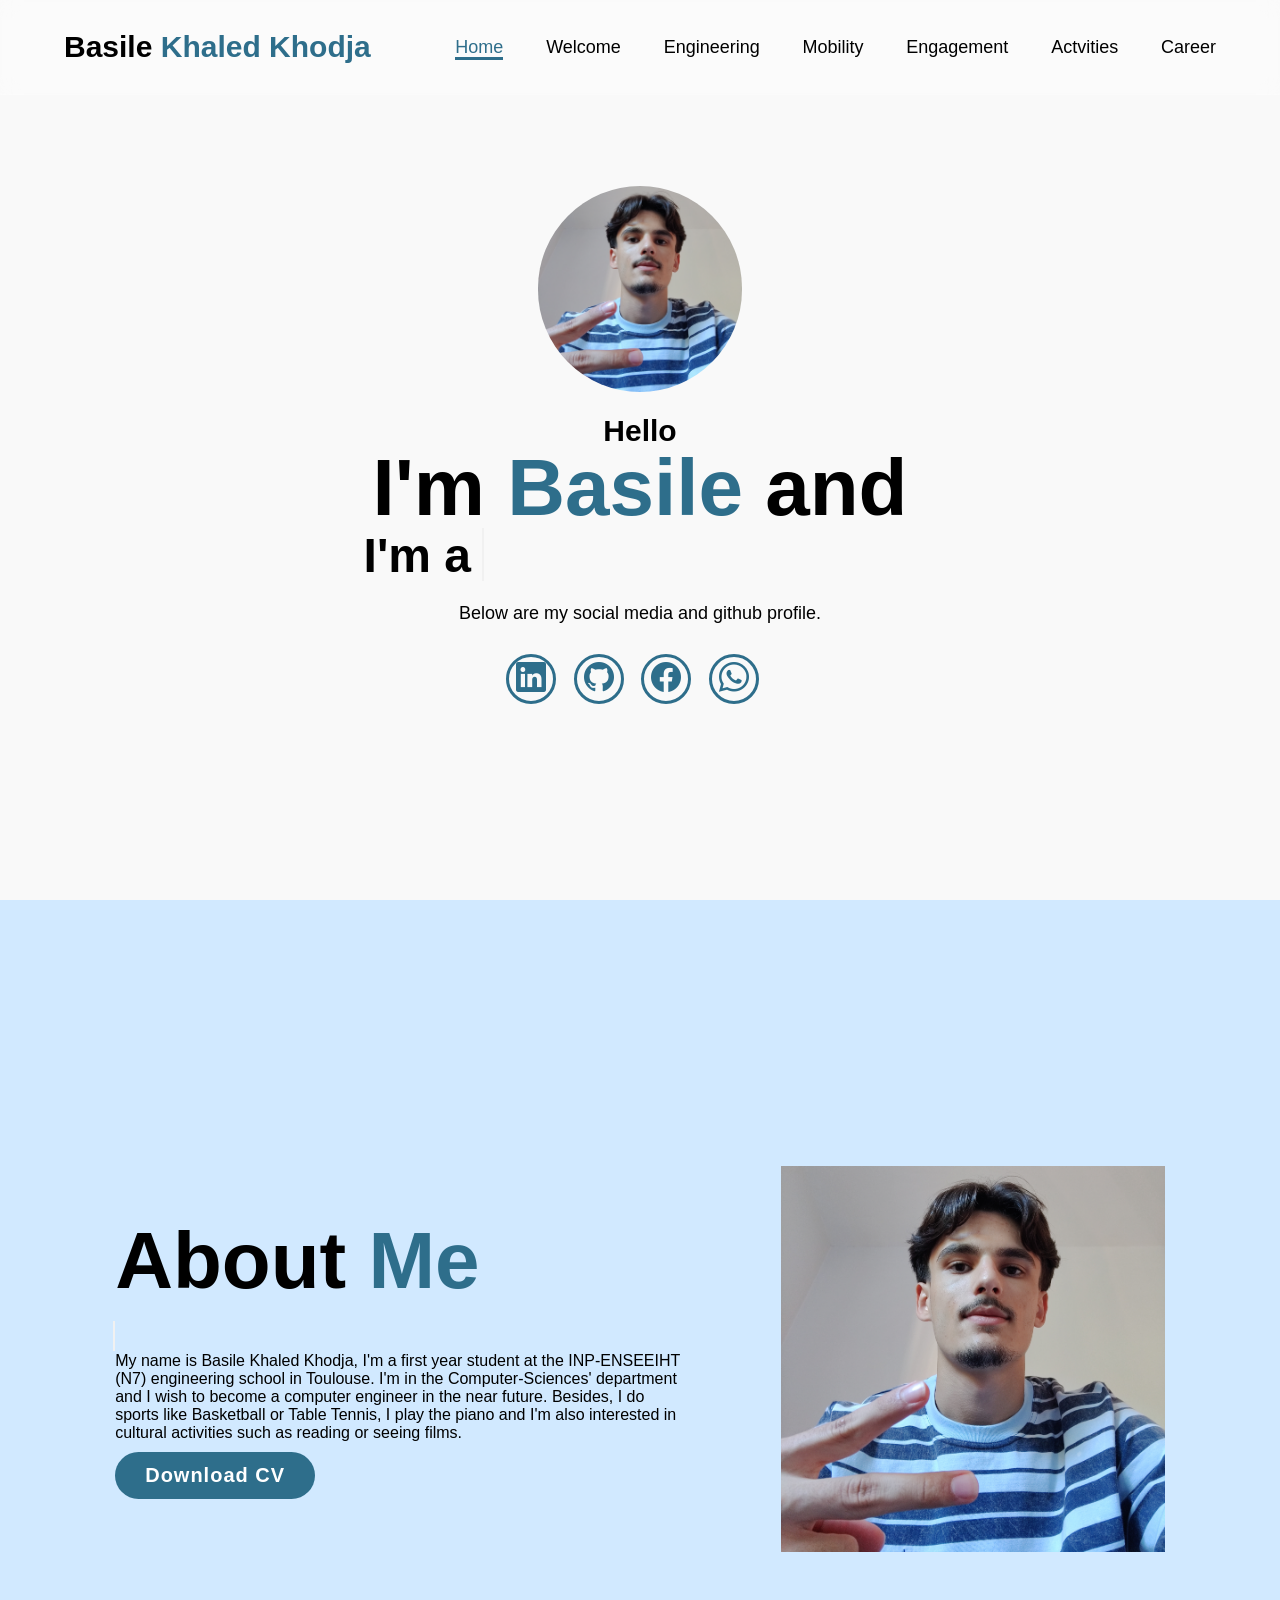
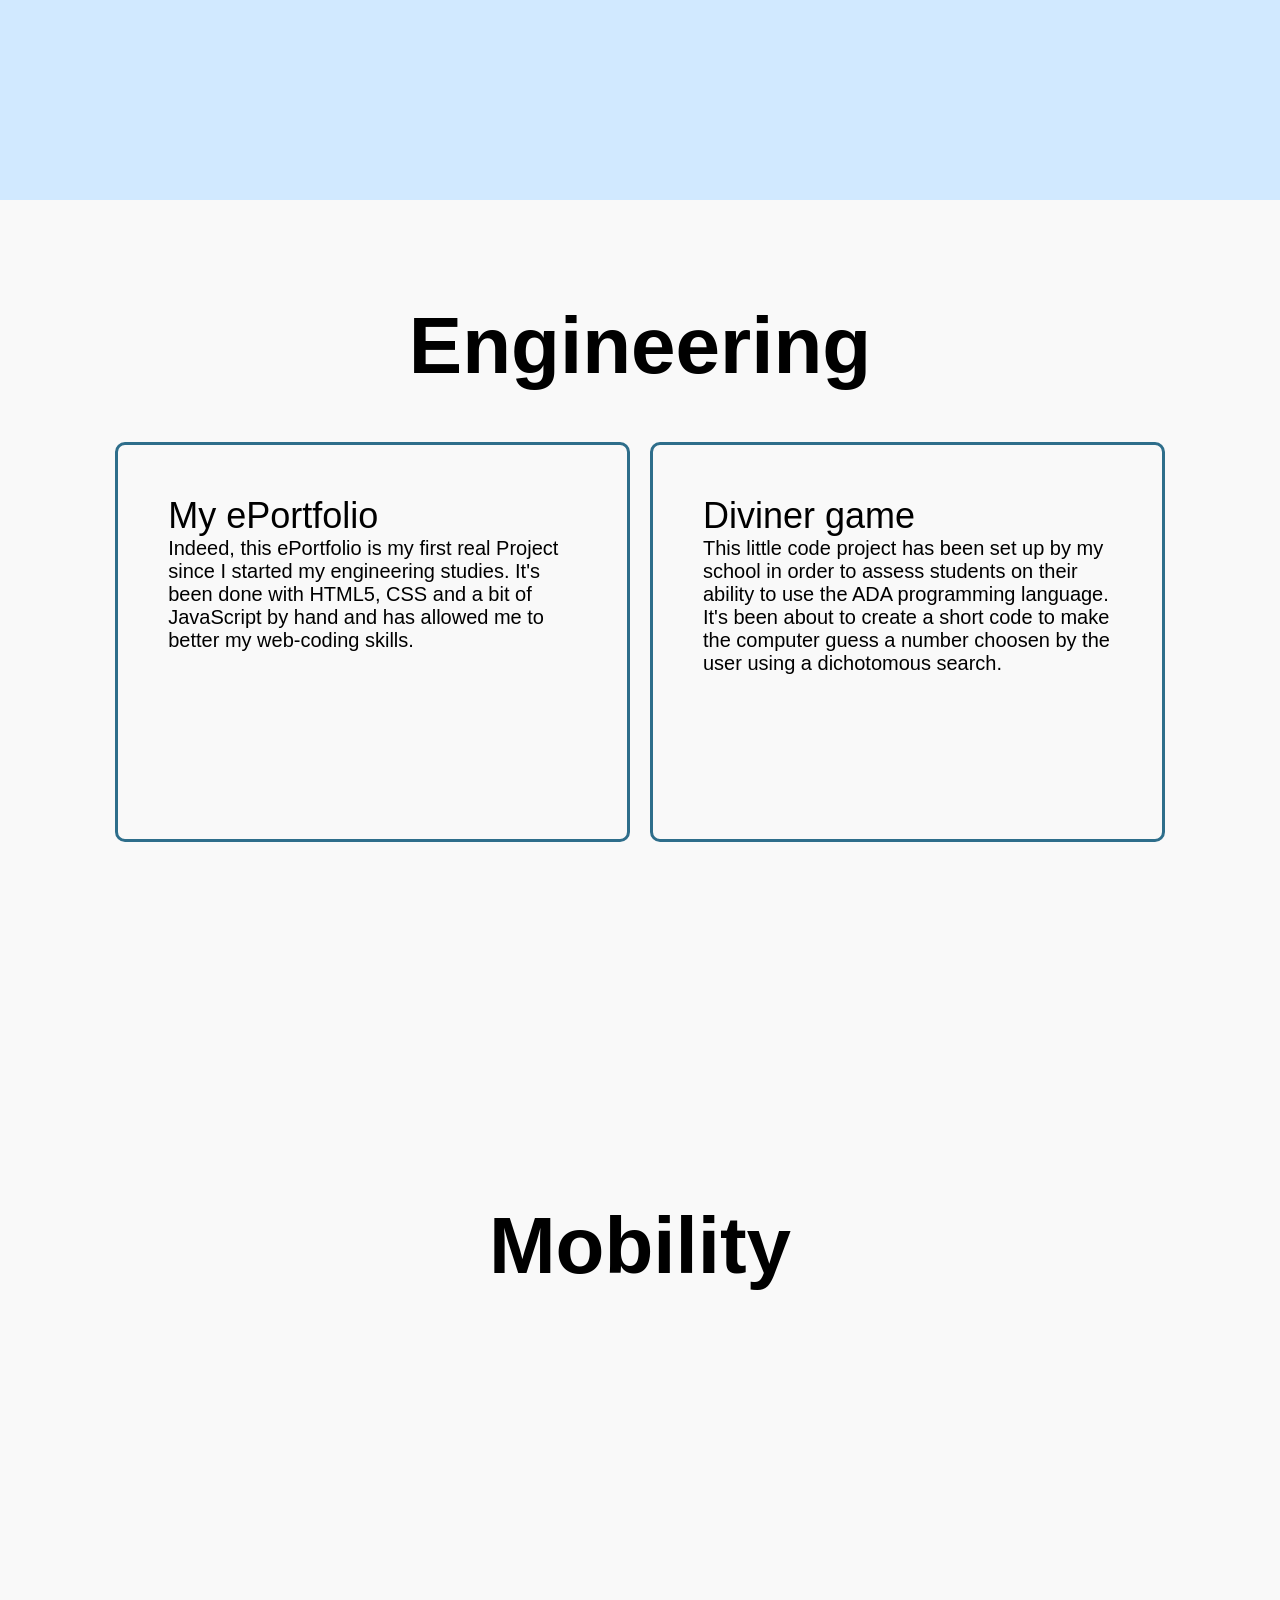
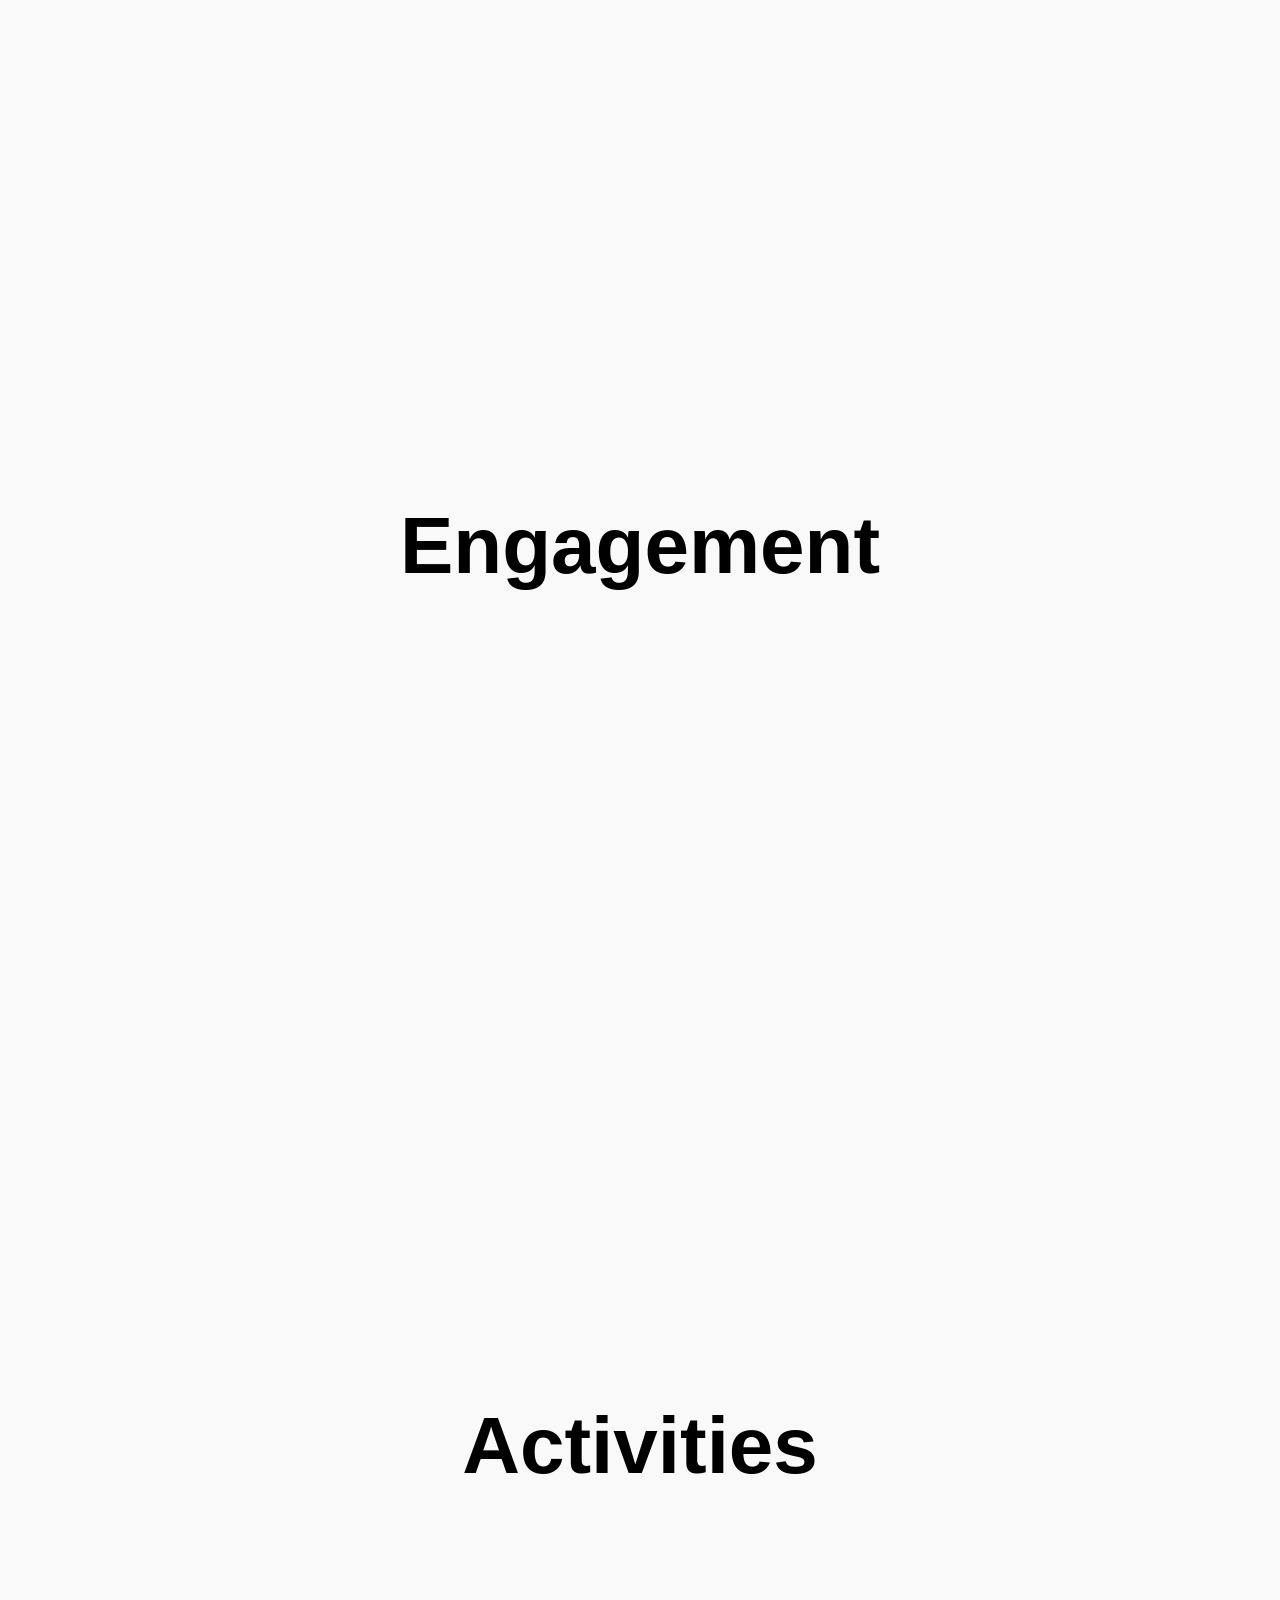
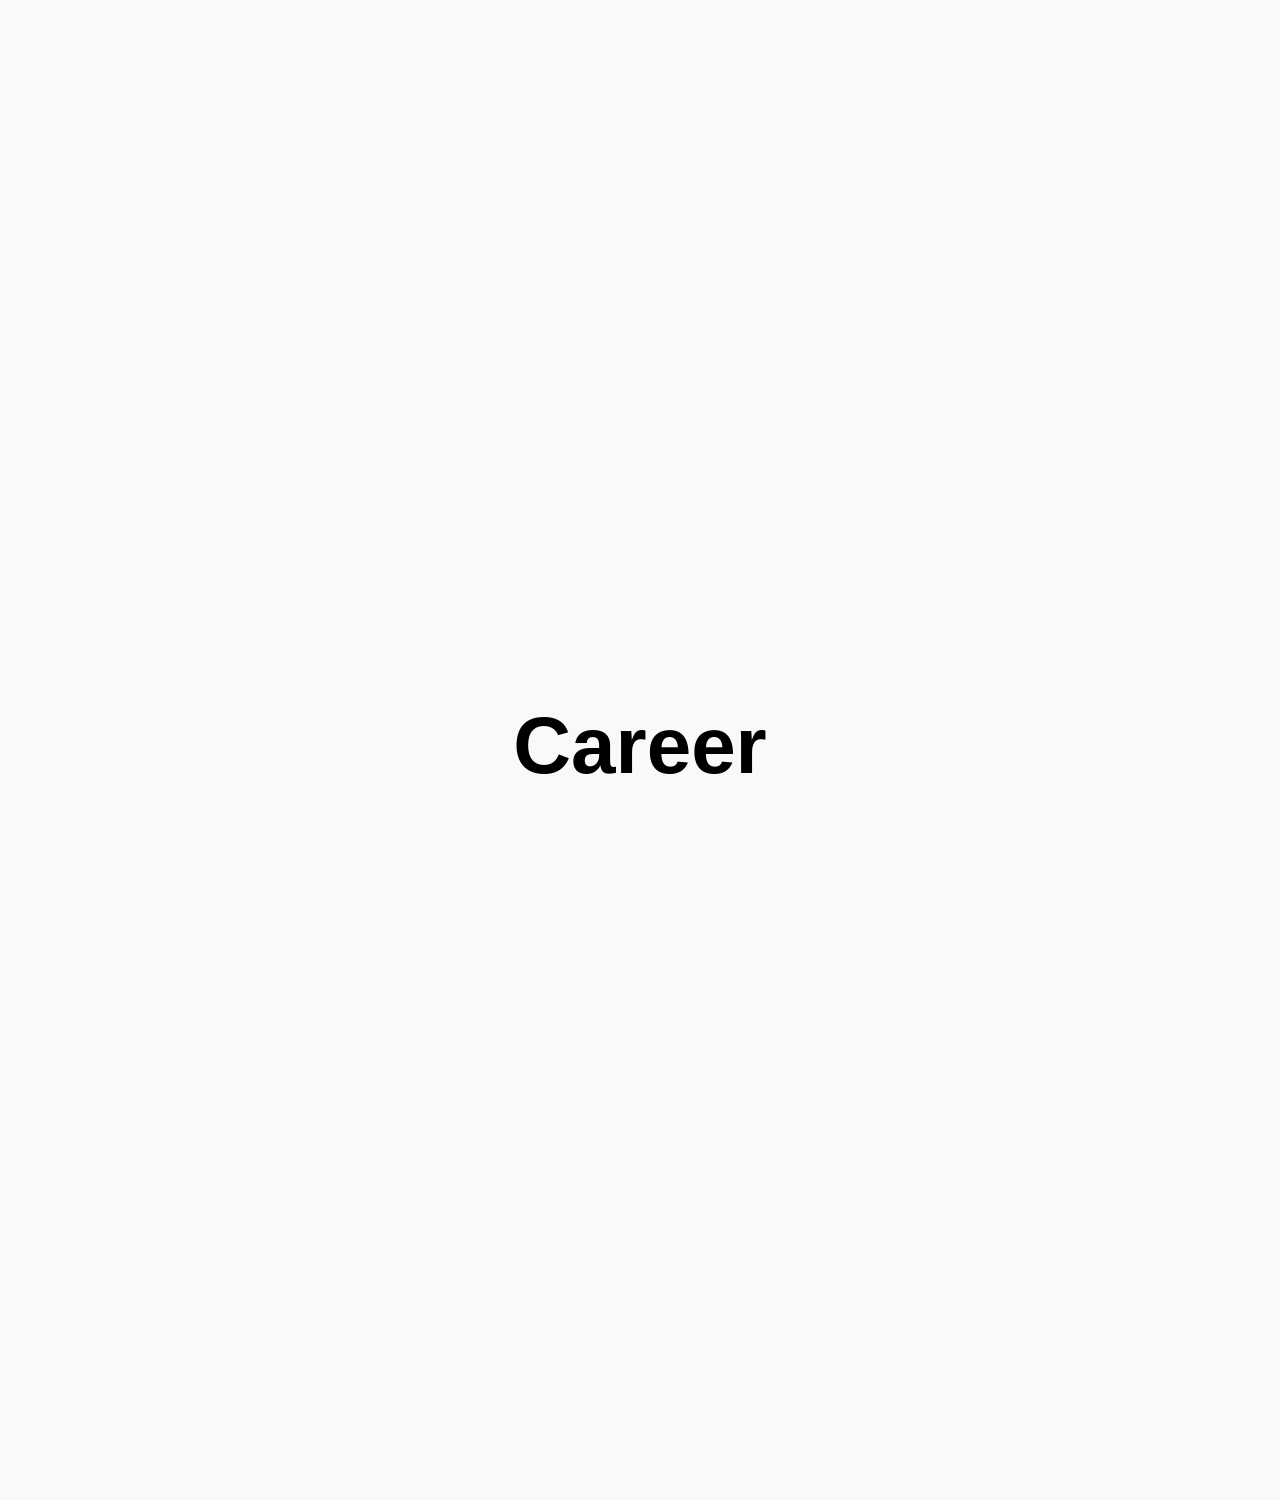
==== index.html @ 46f5570c "Ajout CV" ====
<!DOCTYPE html>
<html lang="en">
    <head>
        <meta charset="utf-8">
        <meta name="viewport"
        content="width=device-width, initial-scale=1.0">
        <title>ePortfolio</title>
        <link rel="stylesheet" href="style.css">
        <link rel="stylesheet" href="https://cdn.jsdelivr.net/npm/bootstrap-icons@1.11.3/font/bootstrap-icons.min.css">
        <script src="script.js" defer></script>
    </head>
    <body>
        <header class="header">
            <a href="#home" class="logo">Basile
            <span>Khaled Khodja</span></a>

            <nav class="navbar">
                <a href="#home" class="active">Home</a>
                <a href="#welcome">Welcome</a>
                <a href="#engineering">Engineering</a>
                <a href="#mobility">Mobility</a>
                <a href="#engagement">Engagement</a>
                <a href="#activities">Actvities</a>
                <a href="#career">Career</a>
            </nav>
        </header>

        <section class="home" id="home">

            <div class="home-img">
                <img src="Photo_Portfolio.jpg" alt="">
            </div>

            <div class="home-content">
                <h3>Hello</h3>
                <h1>I'm <span>Basile</span> and</h1>
                <h3 class="text-animation">
                    I'm a <span></span>
                </h3>
                <p>
                    Below are my social media and github profile.
                </p>
                <div class="social-icons">
                    <a href="https://www.linkedin.com/in/basile-khaled-khodja-493959283"><i class="bi bi-linkedin"></i></a>
                    <a href="https://github.com/Bazman-sys"><i class="bi bi-github"></i></a>
                    <a href="#"><i class="bi bi-facebook"></i></a>
                    <a href="#"><i class="bi bi-whatsapp"></i></a>
                </div>

            </div>
        </section>

        <section class="welcome" id="welcome">
            <div class="welcome-content">
                <h2 class="heading">About <span>Me</span></h2>
                <h3 class="text-animation">
                    <span></span>
                </h3>
                <p>
                    My name is Basile Khaled Khodja, I'm a first year student
                    at the INP-ENSEEIHT (N7) engineering school in Toulouse.
                    I'm in the Computer-Sciences' department and I wish to
                    become a computer engineer in the near future. Besides, I
                    do sports like Basketball or Table Tennis, I play the piano
                    and I'm also interested in cultural activities such as reading
                    or seeing films.
                </p>
                <div class="btn">
                    <a href="CV_Basile.pdf" download="CV_Basile">Download CV</a>
                </div>
            </div>
            <div class="welcome-img">
                <img src="Photo_Portfolio.jpg" alt="">
            </div>
        </section>
        <section class="engineering" id="engineering">
            <h2 class="heading">Engineering</h2>

            <div class="engineering-container">
                
                <div class="engineering-box">
                    <div class="engineering-info">
                        <h4>My ePortfolio</h4>
                        <p>
                            Indeed, this ePortfolio is my first real Project
                            since I started my engineering studies. It's been
                            done with HTML5, CSS and a bit of JavaScript by hand and has allowed me
                            to better my web-coding skills.
                        </p>
                    </div>
                </div>

                <div class="engineering-box">
                    <div class="engineering-info">
                        <h4>Diviner game</h4>
                        <p>
                            This little code project has been set up
                            by my school in order to assess students on
                            their ability to use the ADA programming language.
                            It's been about to create a short code to make the 
                            computer guess a number choosen by the user using a
                            dichotomous search.
                        </p>
                    </div>
                </div>
            </div>
        </section>
        <section class="Mobility" id="mobility">
            <h2 class="heading">Mobility</h2>
        </section>
        <section class="Engagement" id="engagement">
            <h2 class="heading">Engagement</h2>
        </section>
        <section class="Activities" id="activities">
            <h2 class="heading">Activities</h2>
        </section>
        <section class="Career" id="career">
            <h2 class="heading">Career</h2>
        </section>
    </body>
</html>
---- style.css ----
* {
  margin: 0;
  padding: 0;
  box-sizing: border-box;
  text-decoration: none;
  border: none;
  outline: none;
  scroll-behavior: smooth;
  font-family: "Poppins", sans-serif;
}

:root {
  --bg-color: #f9f9f9;
  --second-bg-color: #d1e9ff;
  --text-color: black;
  --main-color: #2e6e8b;
}

html {
  font-size: 62.5%;
  overflow-x: hidden;
}

body {
  background-color: var(--bg-color);
  color: var(--text-color);
}

.header {
  position: fixed;
  top: 0;
  left: 0;
  width: 100%;
  padding: 3rem 5%;
  background: rgba(255, 255, 255, 0.3);
  border-bottom: 1px solid rgba(255, 255, 255, 0.25);
  backdrop-filter: blur(10px);
  display: flex;
  justify-content: space-between;
  align-items: center;
  z-index: 100;
}

.logo {
  font-size: 3rem;
  color: var(--text-color);
  font-weight: 800;
  cursor: pointer;
  transition: 0.3s ease;
}

.logo:hover {
  transform: scale(1.1);
}

.navbar a{
  font-size: 1.8rem;
  color: black;
  margin-left: 4rem;
  font-weight: 500;
  transition: 0.3s ease;
  border-bottom: 3px solid transparent;
}

.navbar a:hover,
.navbar a.active {
  color: var(--main-color);
  border-bottom: 3px solid var(--main-color);
}

#menu-icon {
  font-size: 3.6rem;
  color: var(--main-color);
  display: none;
}

section {
  min-height: 100vh;
  padding: 10rem 9% 10rem;
}

.home {
  display: flex;
  justify-content: center;
  align-items: center;
  flex-direction: column;
  gap: 1rem;
}

.home-content {
  display: flex;
  justify-content: center;
  align-items: center;
  flex-direction: column;
  text-align: center;
  margin-top: 3rem;
}

.home-content h3 {
  font-size: 3rem;
  font-weight: 700;
}

span {
  color: var(--main-color);
}

.logo span {
  color: var(--main-color);
}

.home-content h3:nth-of-type(2) {
  margin-bottom: 2rem;
  font-size: 4.8rem;
}

.home-content h1 {
  font-size: 8rem;
  font-weight: 700;
  line-height: 1;
}

.home-img img {
  position: relative;
  top: 2rem;
  width: 16vw;
  cursor: pointer;
  border-radius: 50%;
}

.home-content p {
  font-size: 1.8rem;
  font-weight: 500;
  width: 1000px;
}

.social-icons a {
  display: inline-flex;
  justify-content: center;
  align-items: center;
  width: 5rem;
  height: 5rem;
  background: transparent;
  border: 0.3rem solid var(--main-color);
  font-size: 3rem;
  border-radius: 50%;
  color: var(--main-color);
  margin: 3rem 1.5rem 3rem 0;
  transition: 0.3s ease;
}

.social-icons a:hover {
  color: white;
  transform: scale(1.3)translate(-5px);
  background-color: var(--main-color);
}

.text-animation {
  font-size: 34px;
  font-weight: 600;
  min-width: 280px;
}

.text-animation span {
  position: relative;
}

.text-animation span::before {
  content: 'ENSEEIHT Student';
  color: var(--main-color);
  animation: words 20s infinite;
}

.text-animation span::after {
  content: '';
  background-color: var(--bg-color);
  position: absolute;
  width: calc(100% + 8px);
  height: 100%;
  border-left: 2px solid #f1f1f1;
  right: -8px;
  animation: cursor 0.6s infinite, typing 20s steps(14) infinite;
}

@keyframes cursor {
  to{
    border-left: 2px solid var(--main-color);
  }
}

@keyframes words {
  0%,
  20%{
    content: 'Futur Dev';
  }
  21%,
  40%{
    content: 'Maths buff';
  }
  41%,
  60%{
    content: 'Table tennis player';
  }
  61%,
  80%{
    content: 'Book reader';
  }
  81%,
  100%{
    content: 'Cyber beginner';
  }
}

@keyframes typing {
  10%,
  15%,
  30%,
  35%,
  50%,
  55%,
  70%,
  75%,
  90%,
  95% {
    width: 0;
  }
  5%,
  20%,
  25%,
  40%,
  45%,
  60%,
  65%,
  80%,
  85% {
    width: calc(100% + 8px);
  }
}

.welcome {
  display: flex;
  justify-content: center;
  align-items: center;
  gap: 10rem;
  background: var(--second-bg-color);
  color: black;
}

.welcome-img img {
  position: relative;
  width: 30vw;
  top: 1rem;
  cursor: pointer;
}

.heading {
  text-align: center;
  font-size: 8rem;
}

.welcome-content h2 {
  text-align: left;
  line-height: 1.5;
}

.welcome-content h3 {
  font-size: 2.6rem;
}

.welcome-content p {
  font-size: 1.6rem;
  margin: 2rem 0 rem;
}

.welcome-content .text-animation span::before {
  content: 'ENSEEIHT Student';
  color: var(--main-color);
  animation: words 20s infinite;
}

.welcome-content .text-animation span::after {
  content: '';
  background-color: var(--second-bg-color);
  position: absolute;
  width: calc(100% + 8px);
  height: 100%;
  border-left: 2px solid #f1f1f1;
  right: -8px;
  animation: cursor 0.6s infinite, typing 20s steps(14) infinite;
}

.btn {
  margin-top: 1rem;
}

.btn a{
  display: inline-block;
  padding: 1rem 2.8rem;
  background: var(--main-color);
  border-radius: 4rem;
  font-size: 2rem;
  color: white;
  border: 2px solid transparent;
  letter-spacing: 0.1rem;
  font-weight: 600;
  transition: 0.3s ease;
  cursor: pointer;
}

.btn a:hover {
  transform: scale(1.05);
  background: var(--bg-color);
  color: var(--main-color);
  border: 2px solid var(--main-color);
}

.engineering {
  background: var(--bg-color);
  color: black;
}

.engineering h2 {
  margin-bottom: 5rem;
  color: black;
}

.engineering-container {
  display: grid;
  grid-template-columns: repeat(2,1fr);
  align-items: center;
  gap: 2rem;
}

.engineering-box {
  border: 3px solid var(--main-color);
  min-height: 400px;
  border-radius: 1em;
  cursor: pointer;
  transition: 0.3s ease;
}

.engineering-box:hover {
  background: var(--main-color);
  color: white;
  transform: scale(1.03);
}

.engineering-box .engineering-info {
  display: flex;
  flex-direction: column;
  text-align: left;
  justify-content: center;
  align-items: baseline;
  padding: 5rem;
}

.engineering-info h4 {
  font-size: 36px;
  font-weight: 500;
}

.engineering-info p {
  margin-top: 2rem;
  font-size: 20px;
  font-weight: 400;
  margin: auto;
}
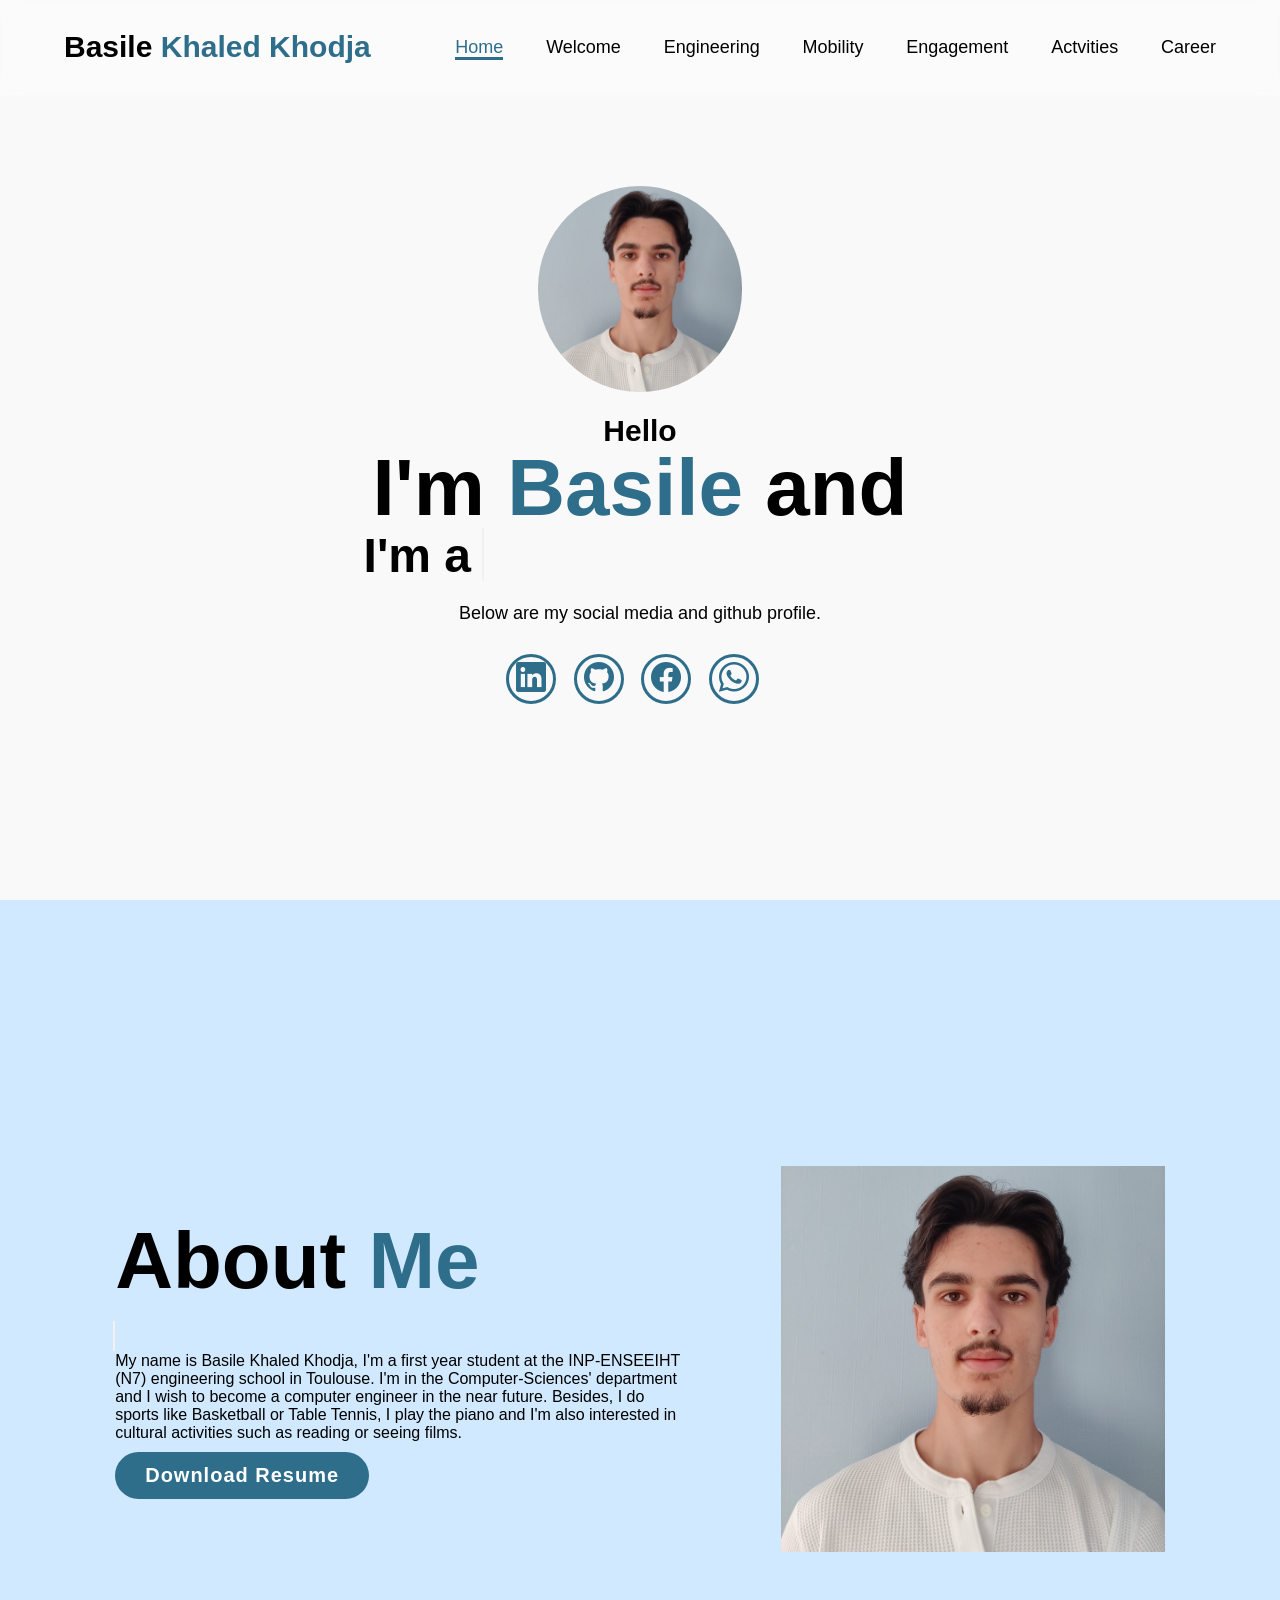
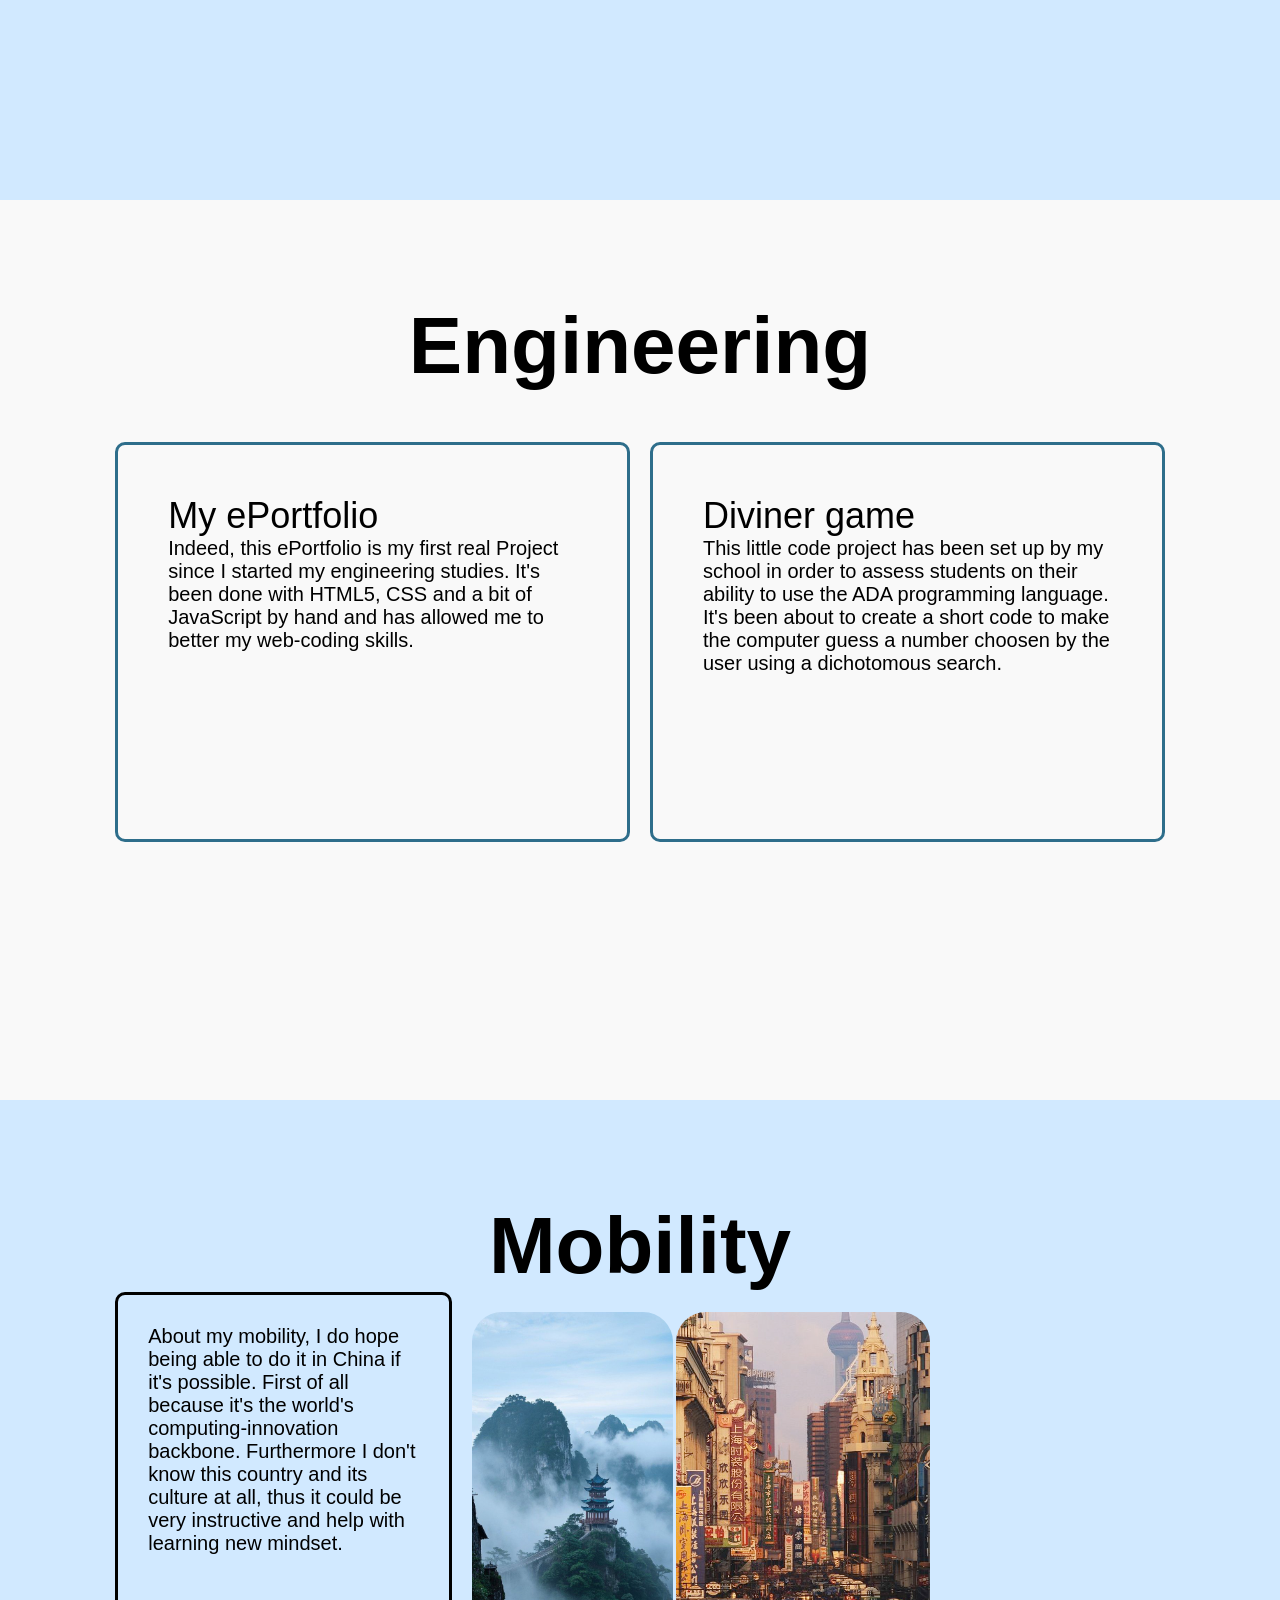
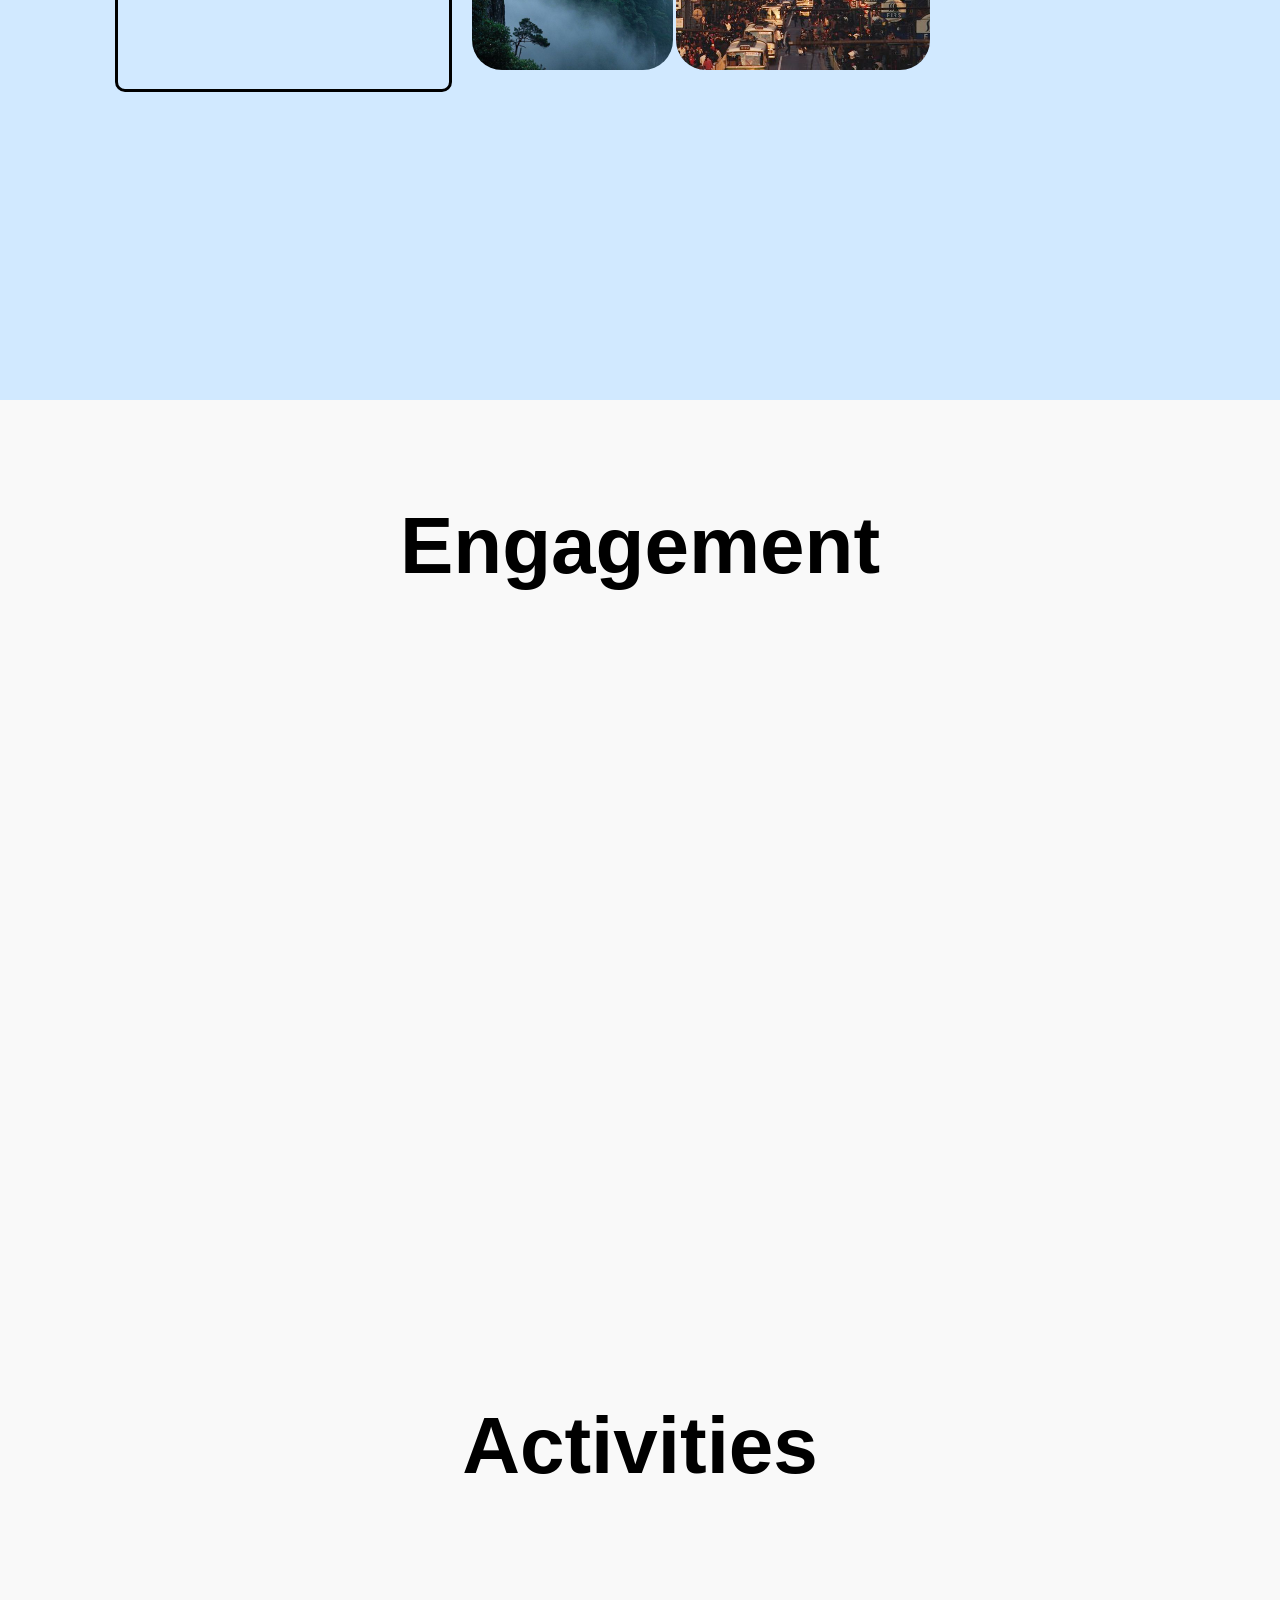
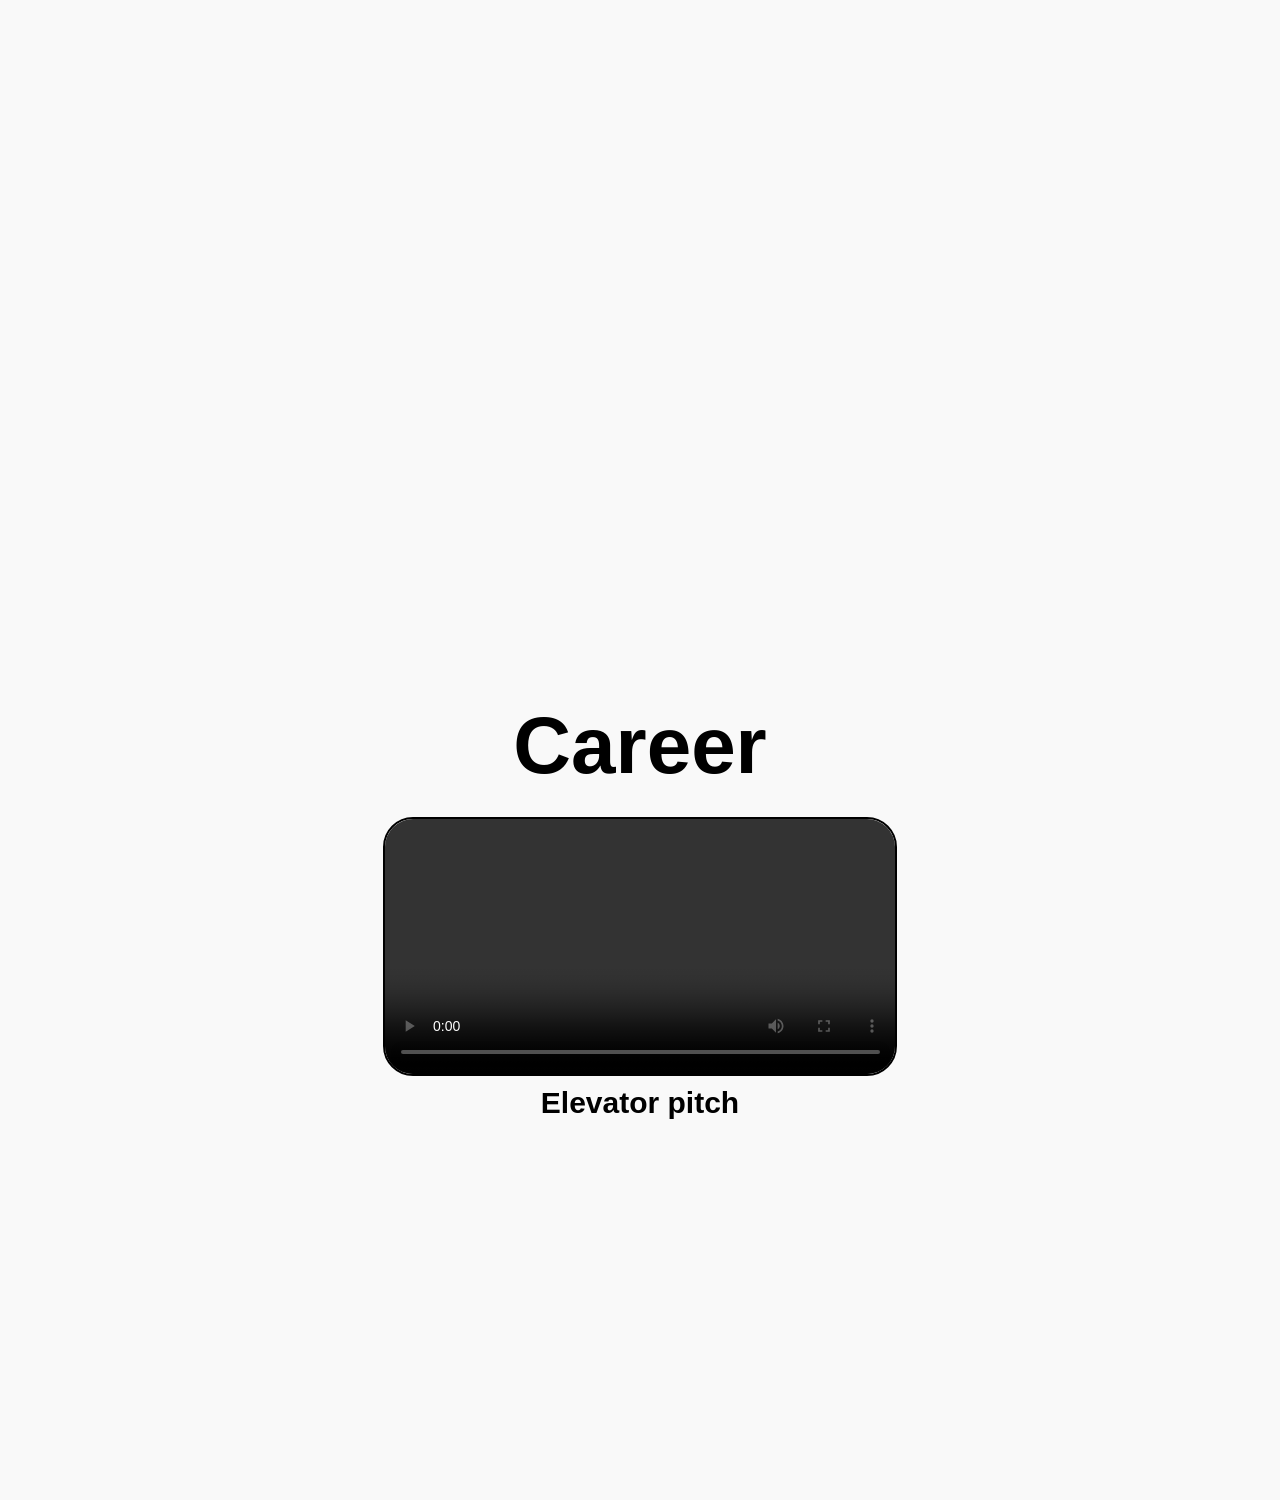
==== commit e18ad175: "Ajout elevator pitch" ====
--- a/index.html
+++ b/index.html
@@ -28,7 +28,7 @@
         <section class="home" id="home">
 
             <div class="home-img">
-                <img src="Photo_Portfolio.jpg" alt="">
+                <img src="Photo.jpg" alt="">
             </div>
 
             <div class="home-content">
@@ -66,11 +66,11 @@
                     or seeing films.
                 </p>
                 <div class="btn">
-                    <a href="CV_Basile.pdf" download="CV_Basile">Download CV</a>
+                    <a href="CV_Basile.pdf" download="CV_Basile">Download Resume</a>
                 </div>
             </div>
             <div class="welcome-img">
-                <img src="Photo_Portfolio.jpg" alt="">
+                <img src="Photo.jpg" alt="">
             </div>
         </section>
         <section class="engineering" id="engineering">
@@ -105,17 +105,43 @@
                 </div>
             </div>
         </section>
-        <section class="Mobility" id="mobility">
+
+        <section class="mobility" id="mobility">
             <h2 class="heading">Mobility</h2>
+            <div class="mobility-container">
+                <div class="mobility-motiv">
+                    <p>
+                        About my mobility, I do hope being able to do it in China if it's possible. First of all
+                        because it's the world's computing-innovation backbone. Furthermore I don't know this
+                        country and its culture at all, thus it could be very instructive and help with learning
+                        new mindset.
+                    </p>
+                </div>
+                <div class="images">
+                    <img src="China0.jpg" alt="An picture of Shangai">
+                    <img src="China1.jpg" alt="">
+                </div>
+            </div>
         </section>
-        <section class="Engagement" id="engagement">
+
+        <section class="engagement" id="engagement">
             <h2 class="heading">Engagement</h2>
         </section>
-        <section class="Activities" id="activities">
+
+        <section class="activities" id="activities">
             <h2 class="heading">Activities</h2>
         </section>
-        <section class="Career" id="career">
+
+        <section class="career" id="career">
             <h2 class="heading">Career</h2>
+            <div class="career-content">
+                <div class="elevator-pitch">
+                    <video controls >
+                        <source src="Elevator_speech.mp4" type="video/mp4"/>
+                    </video>
+                </div>
+            </div>
+            <h2 class="title">Elevator pitch</h2>
         </section>
     </body>
 </html>
--- a/style.css
+++ b/style.css
@@ -364,4 +364,80 @@
   font-size: 20px;
   font-weight: 400;
   margin: auto;
+}
+
+.mobility {
+  background: var(--second-bg-color);
+  color: black;
+}
+
+.engineering h2 {
+  margin-bottom: 5rem;
+  color: black;
+}
+
+.mobility-container {
+  display: grid;
+  grid-template-columns: 1fr 1fr 1fr;
+  align-items: center;
+  gap: 2rem;
+}
+
+.mobility-motiv {
+  border: 3px solid black;
+  min-height: 400px;
+  border-radius: 1em;
+  cursor: pointer;
+  transition: 0.3s ease;
+  justify-content: center;
+}
+
+.mobility-motiv p{
+  margin-top: 2rem;
+  font-size: 20px;
+  font-weight: 400;
+  margin: auto;
+  padding: 3rem;
+}
+
+.mobility-motiv:hover {
+  transform: scale(1.05);
+  background: var(--main-color);
+  color: white;
+  border: 3px solid var(--main-color);
+}
+
+.images {
+  grid-column: 2 / 4;
+}
+
+.images img {
+  height: 28vw;
+  position: relative;
+  border-radius: 3rem;
+}
+
+.career-content {
+  display: grid;
+  grid-template-columns: 1fr 2fr 1fr;
+  gap : 1rem;
+  margin-top: 2.5rem;
+}
+
+.elevator-pitch {
+  grid-column : 2;
+}
+
+.elevator-pitch video {
+  border: 2px solid black;
+  border-radius: 3rem;
+  width: 100%;
+  height: auto;
+  display: block;
+}
+
+.title {
+  font-size: 3rem;
+  text-align: center;
+  margin-top: 10px;
 }
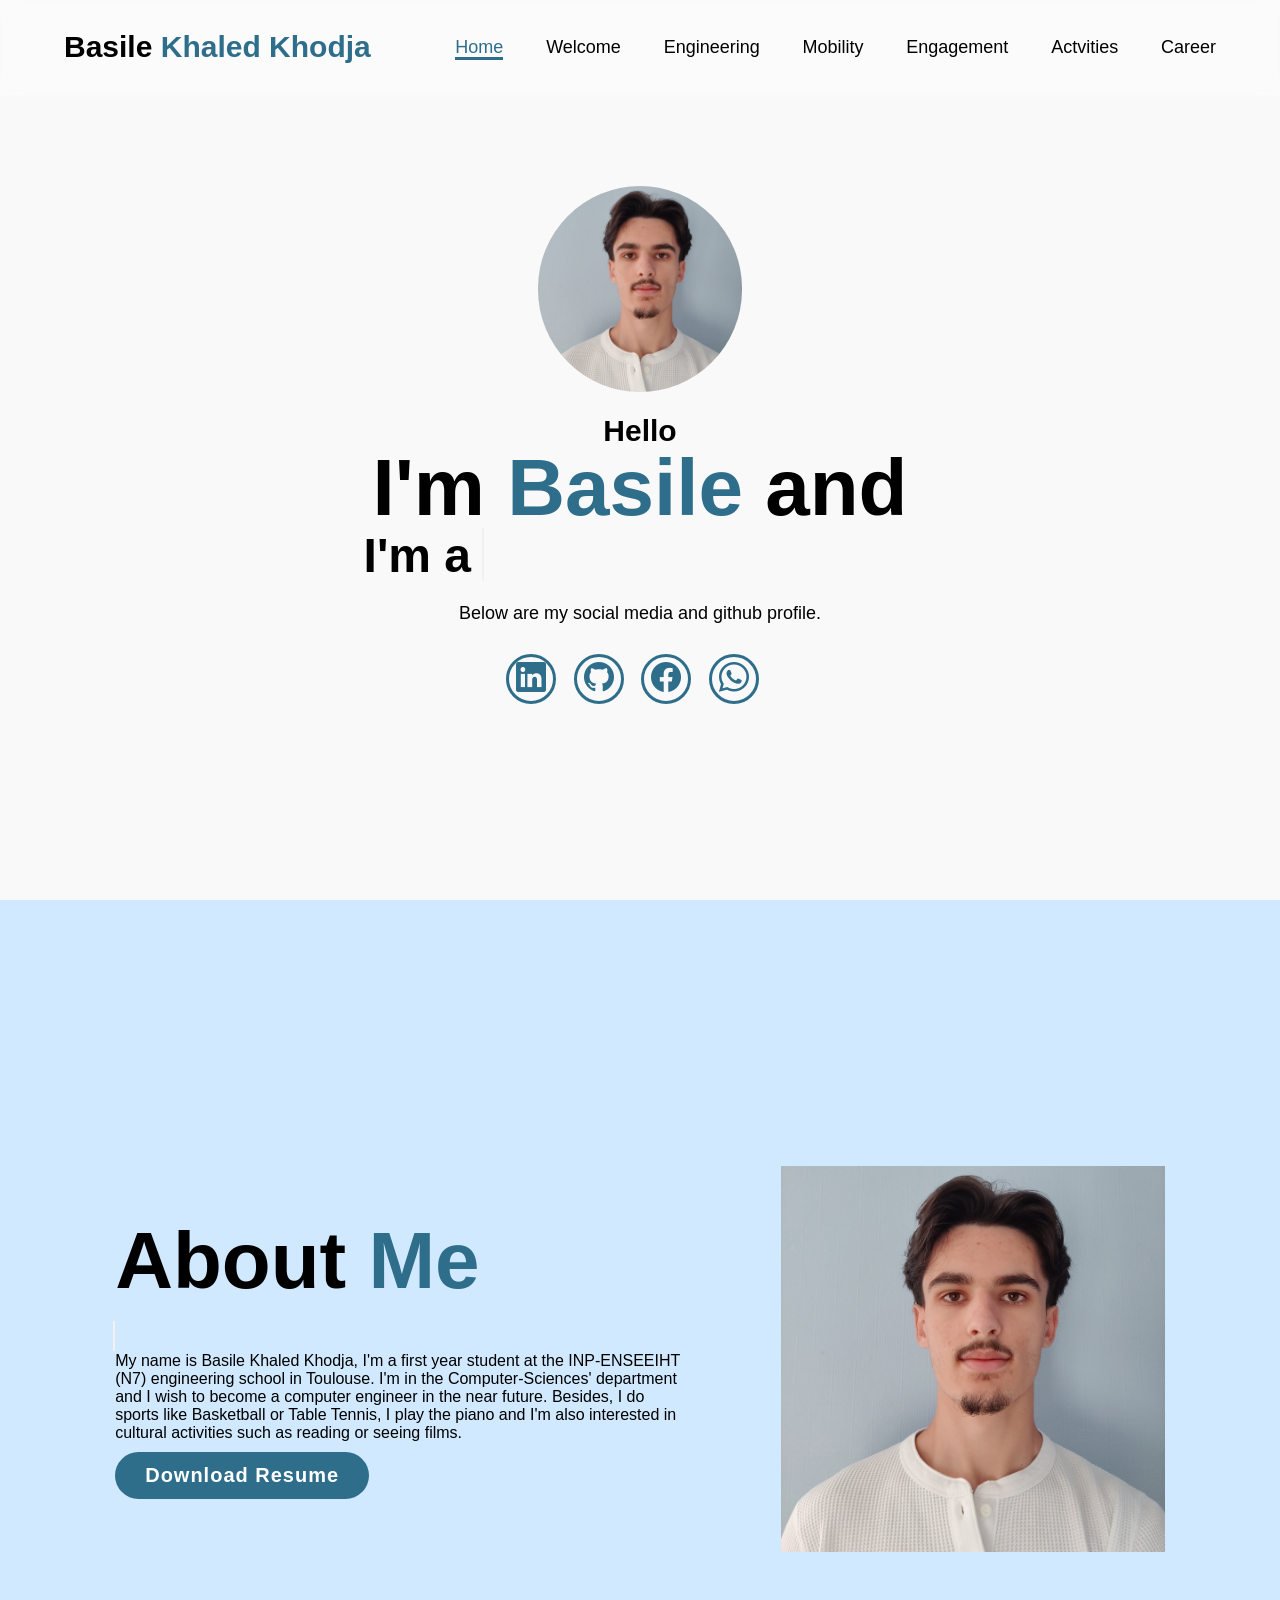
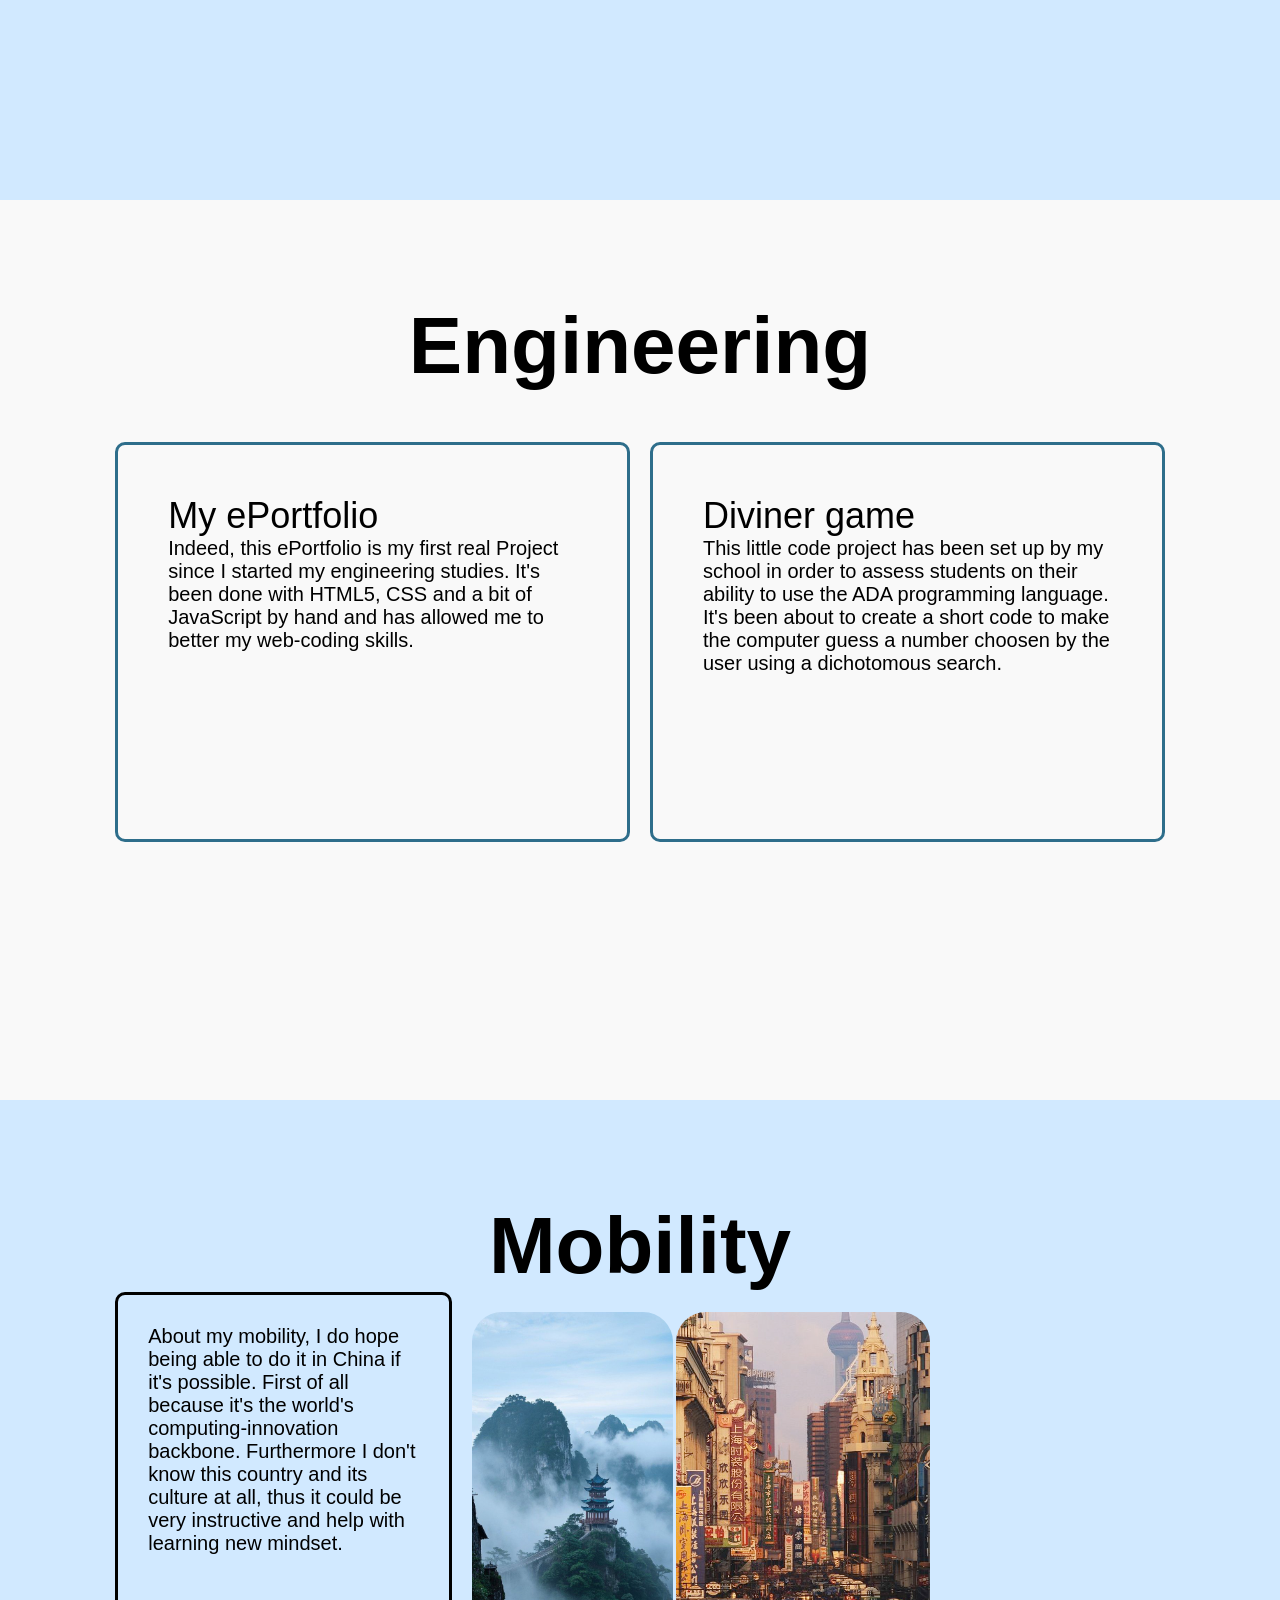
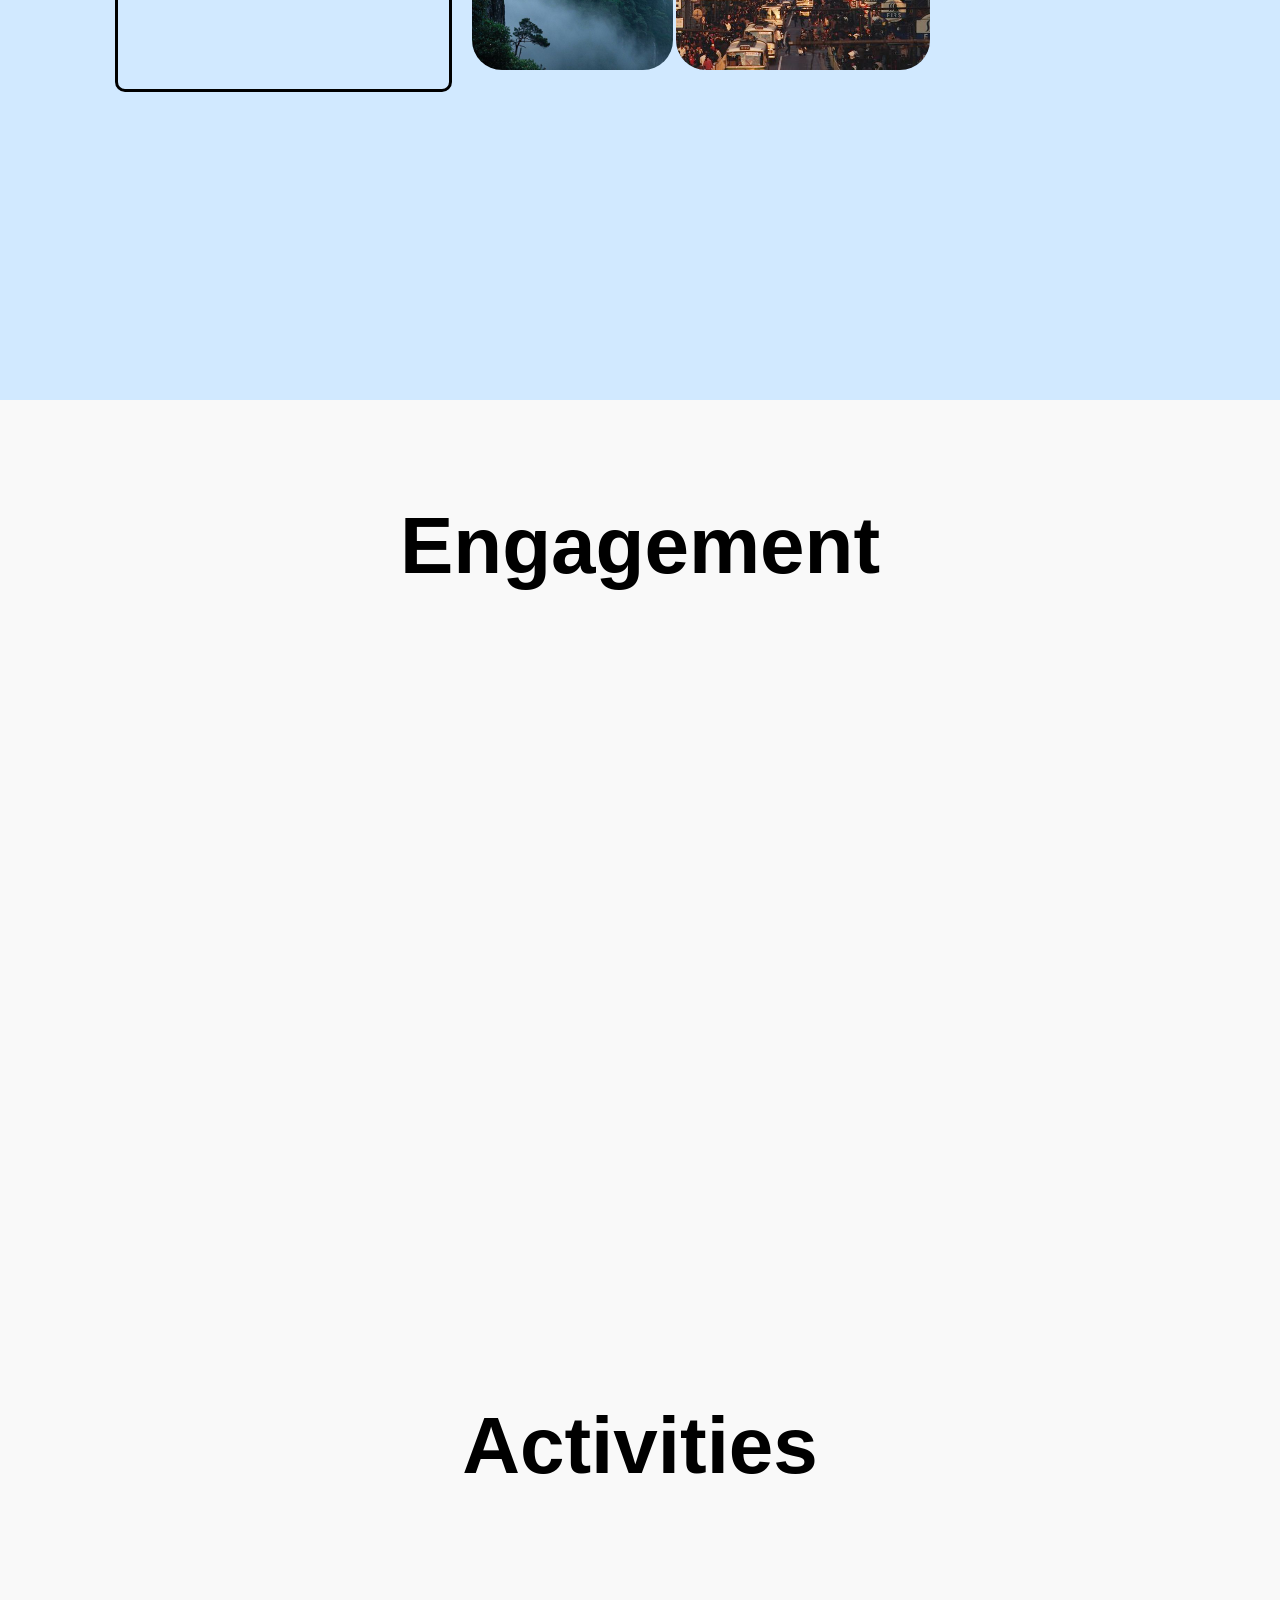
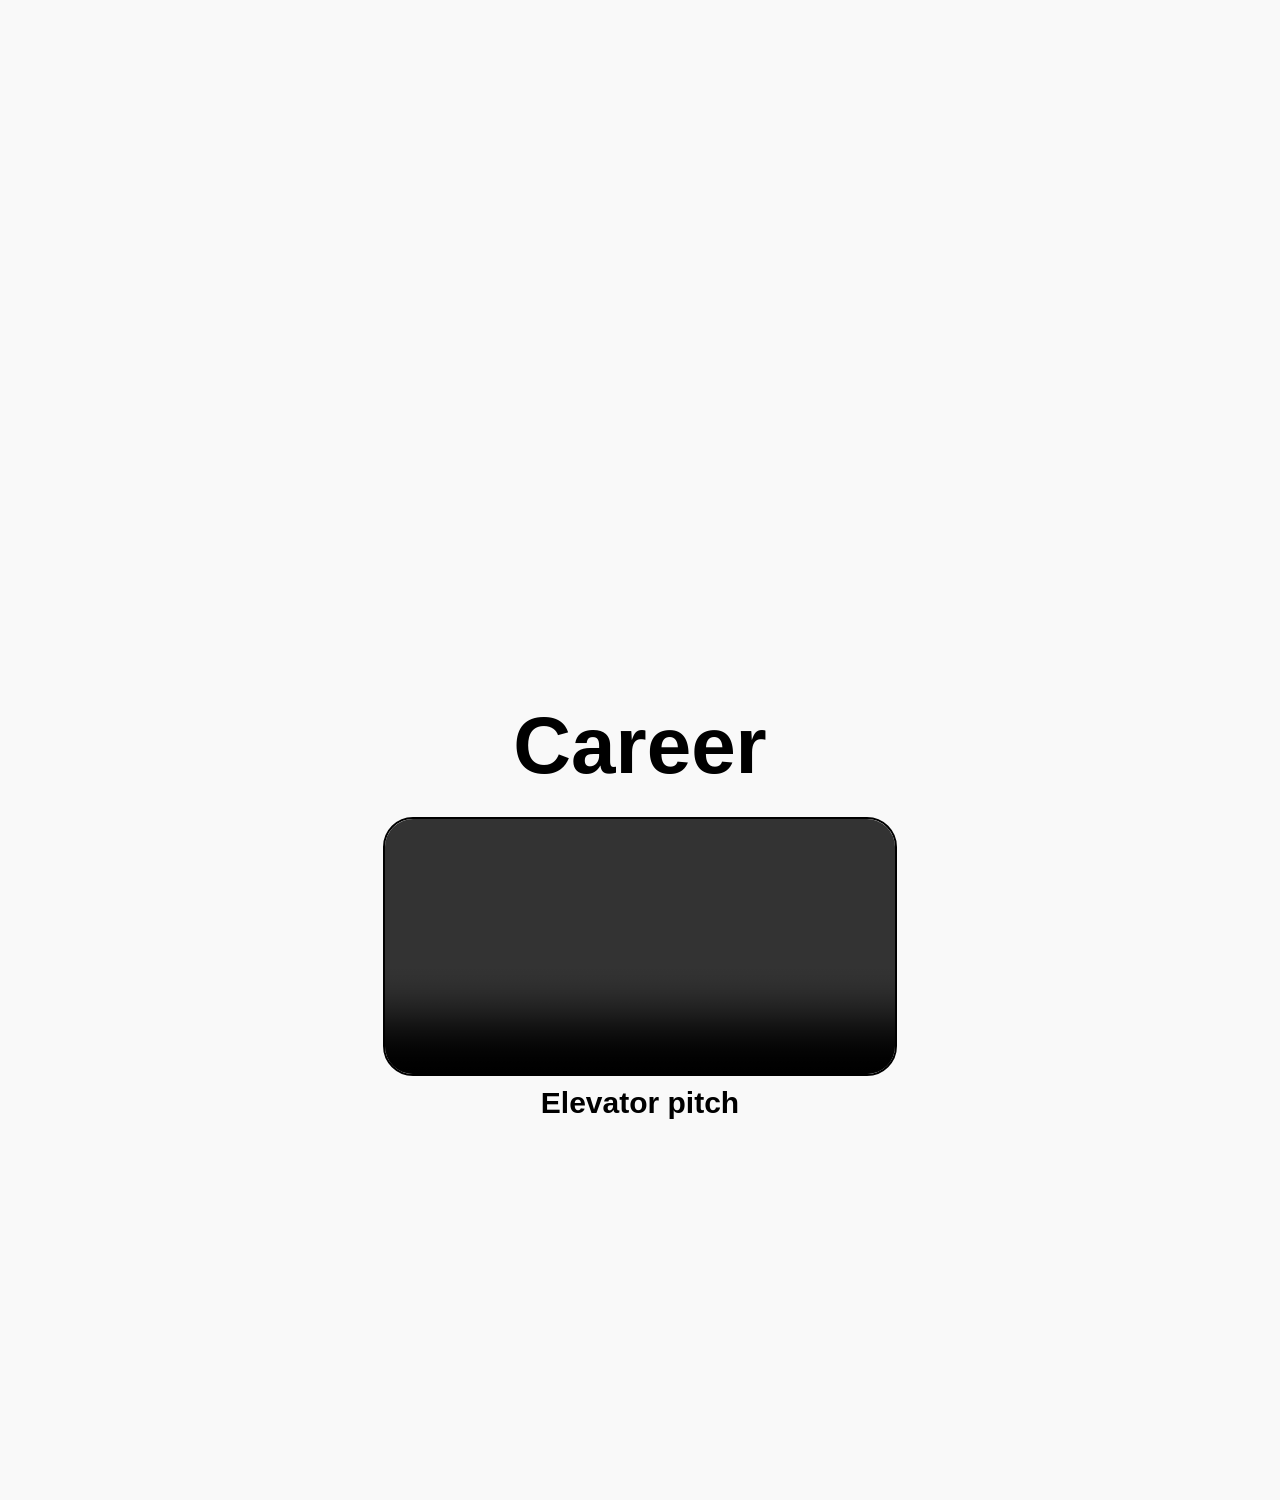
==== commit 9dcd3375: "Rename" ====
--- a/index.html
+++ b/index.html
@@ -137,7 +137,7 @@
             <div class="career-content">
                 <div class="elevator-pitch">
                     <video controls >
-                        <source src="Elevator_speech.mp4" type="video/mp4"/>
+                        <source src="Elevator_pitch_web.mp4" type="video/mp4"/>
                     </video>
                 </div>
             </div>
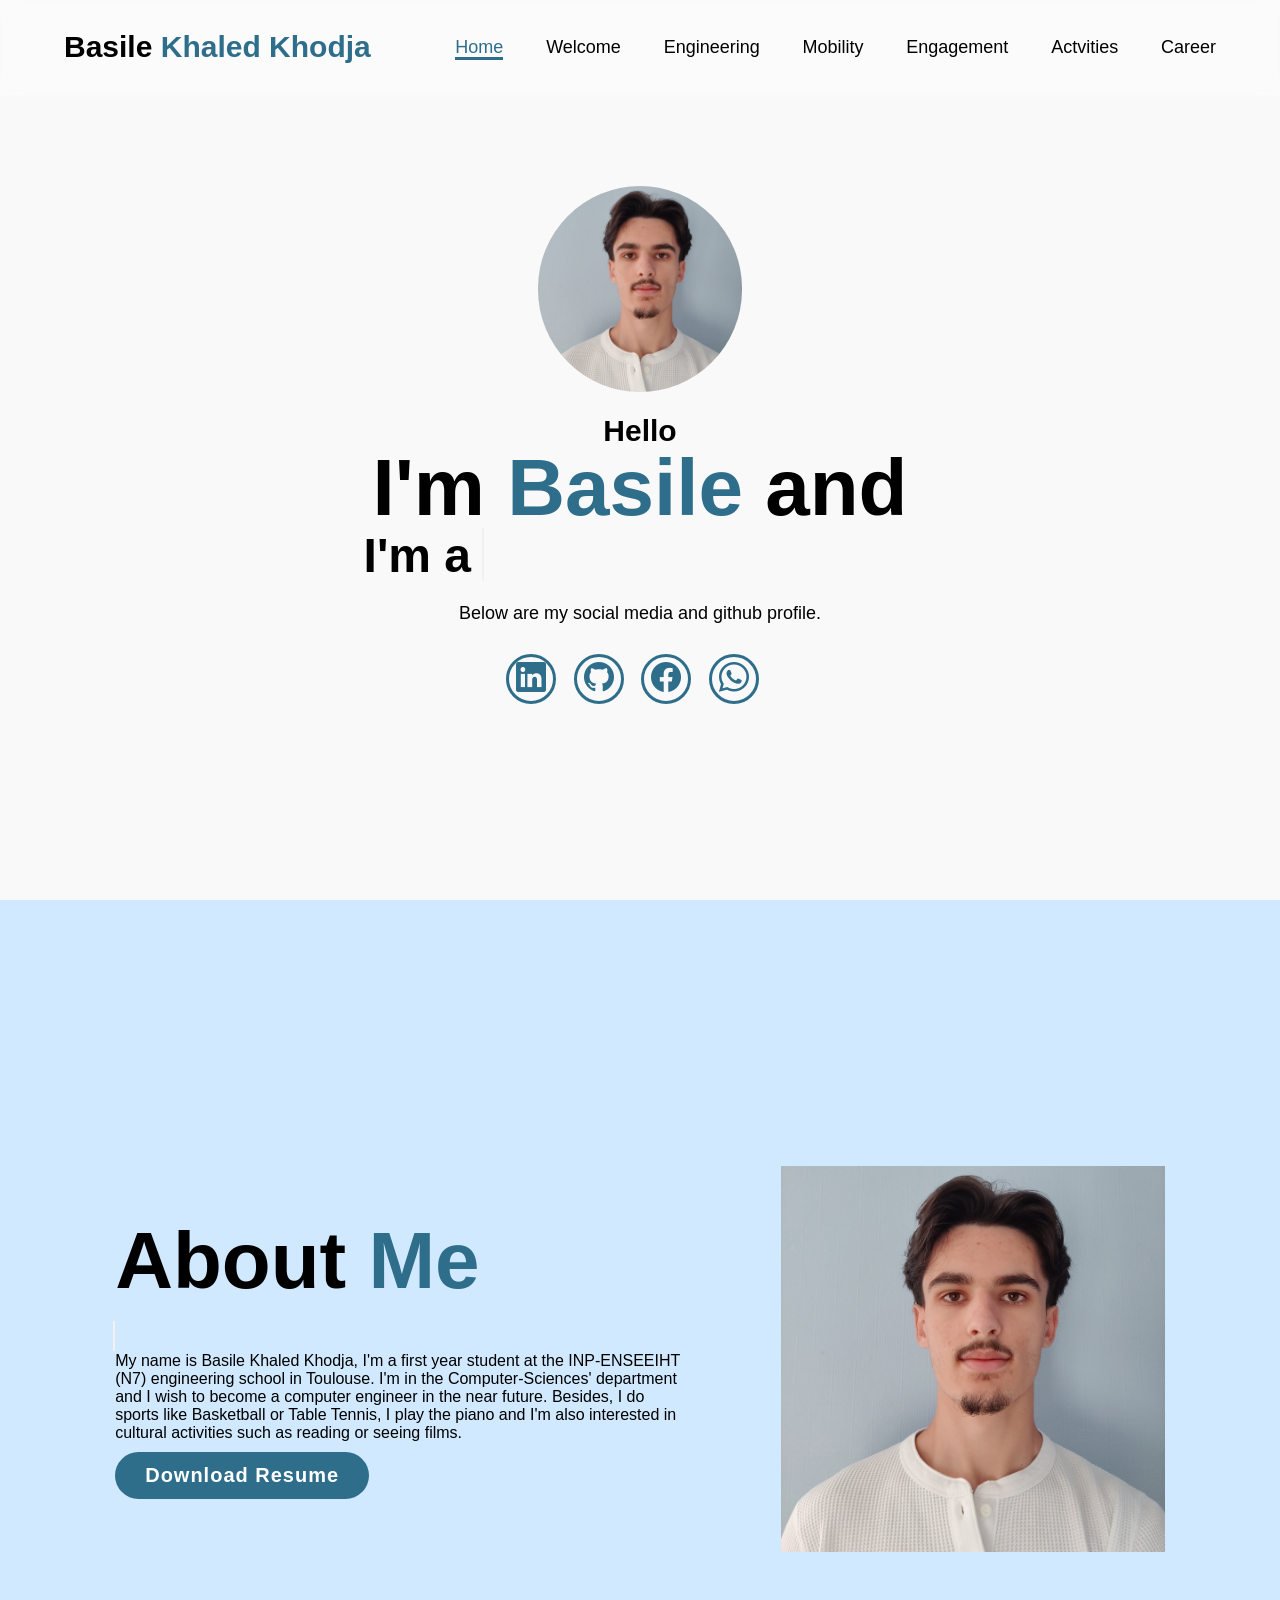
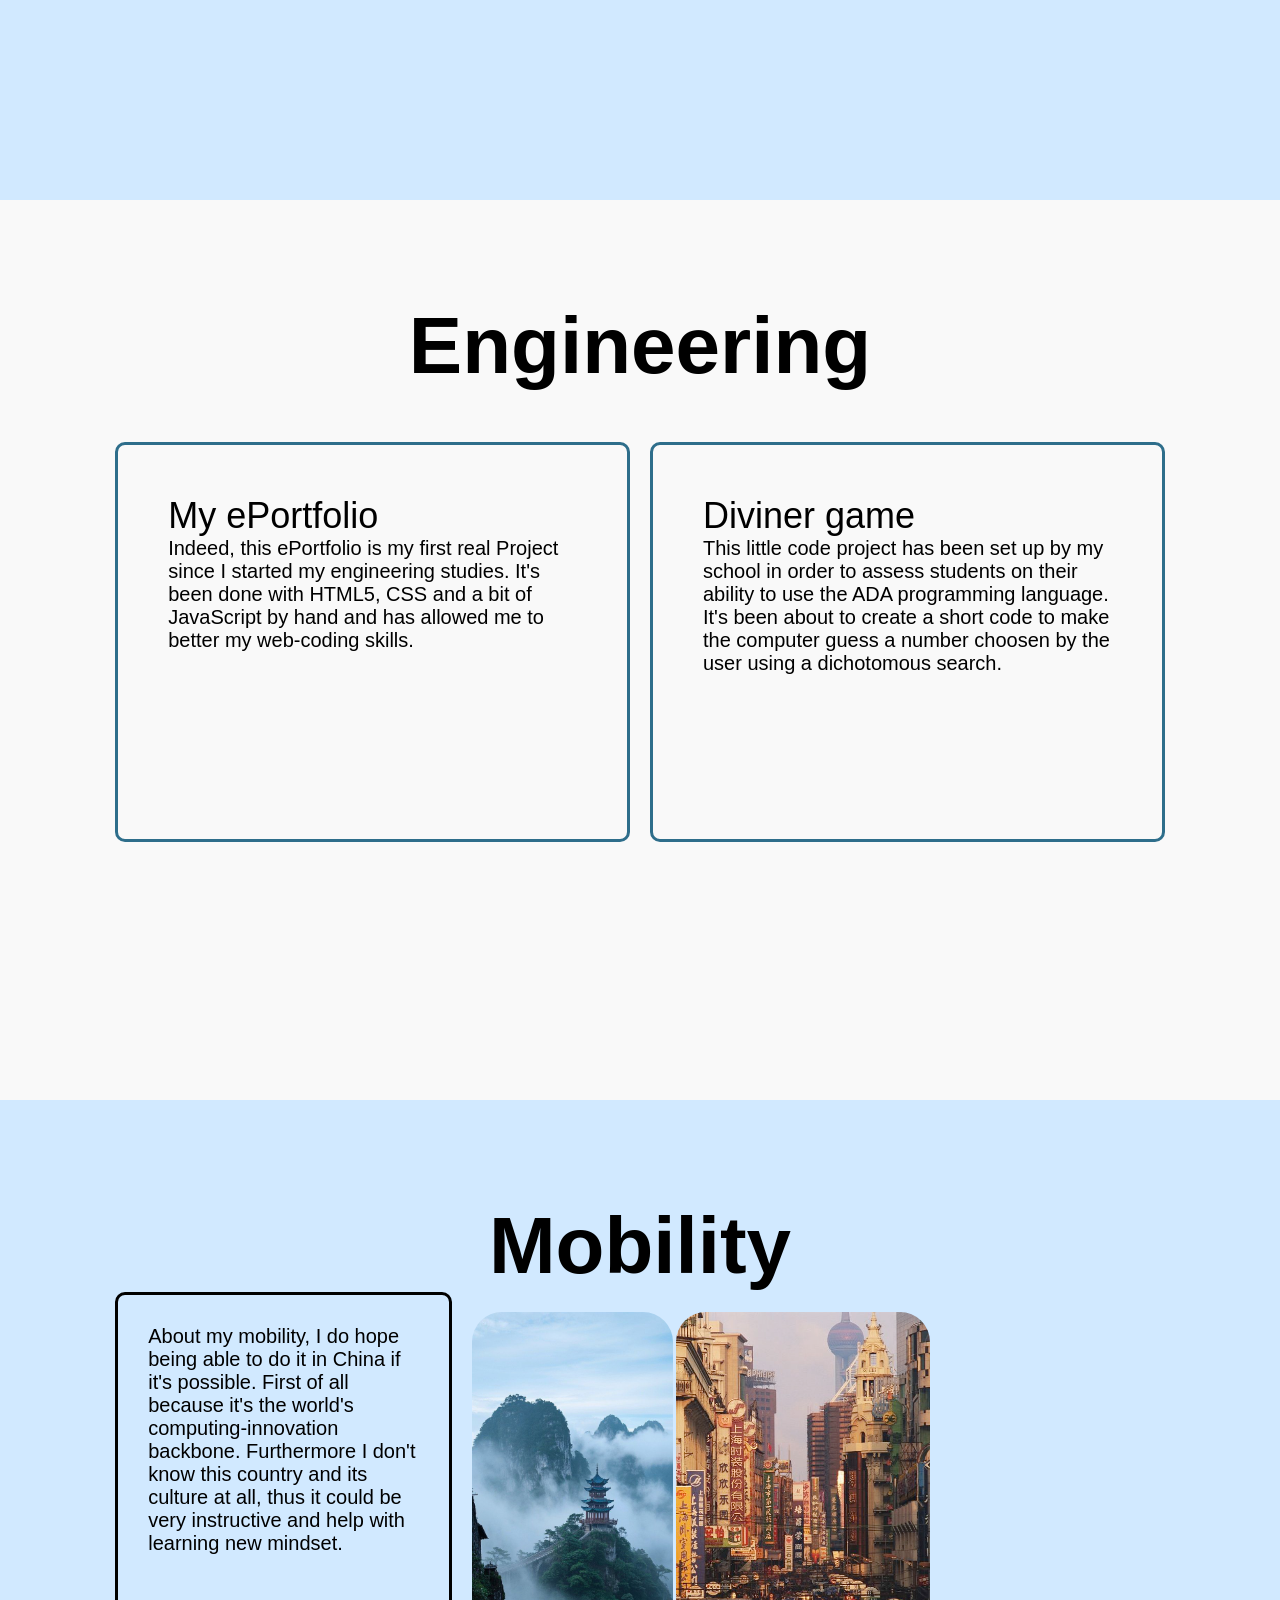
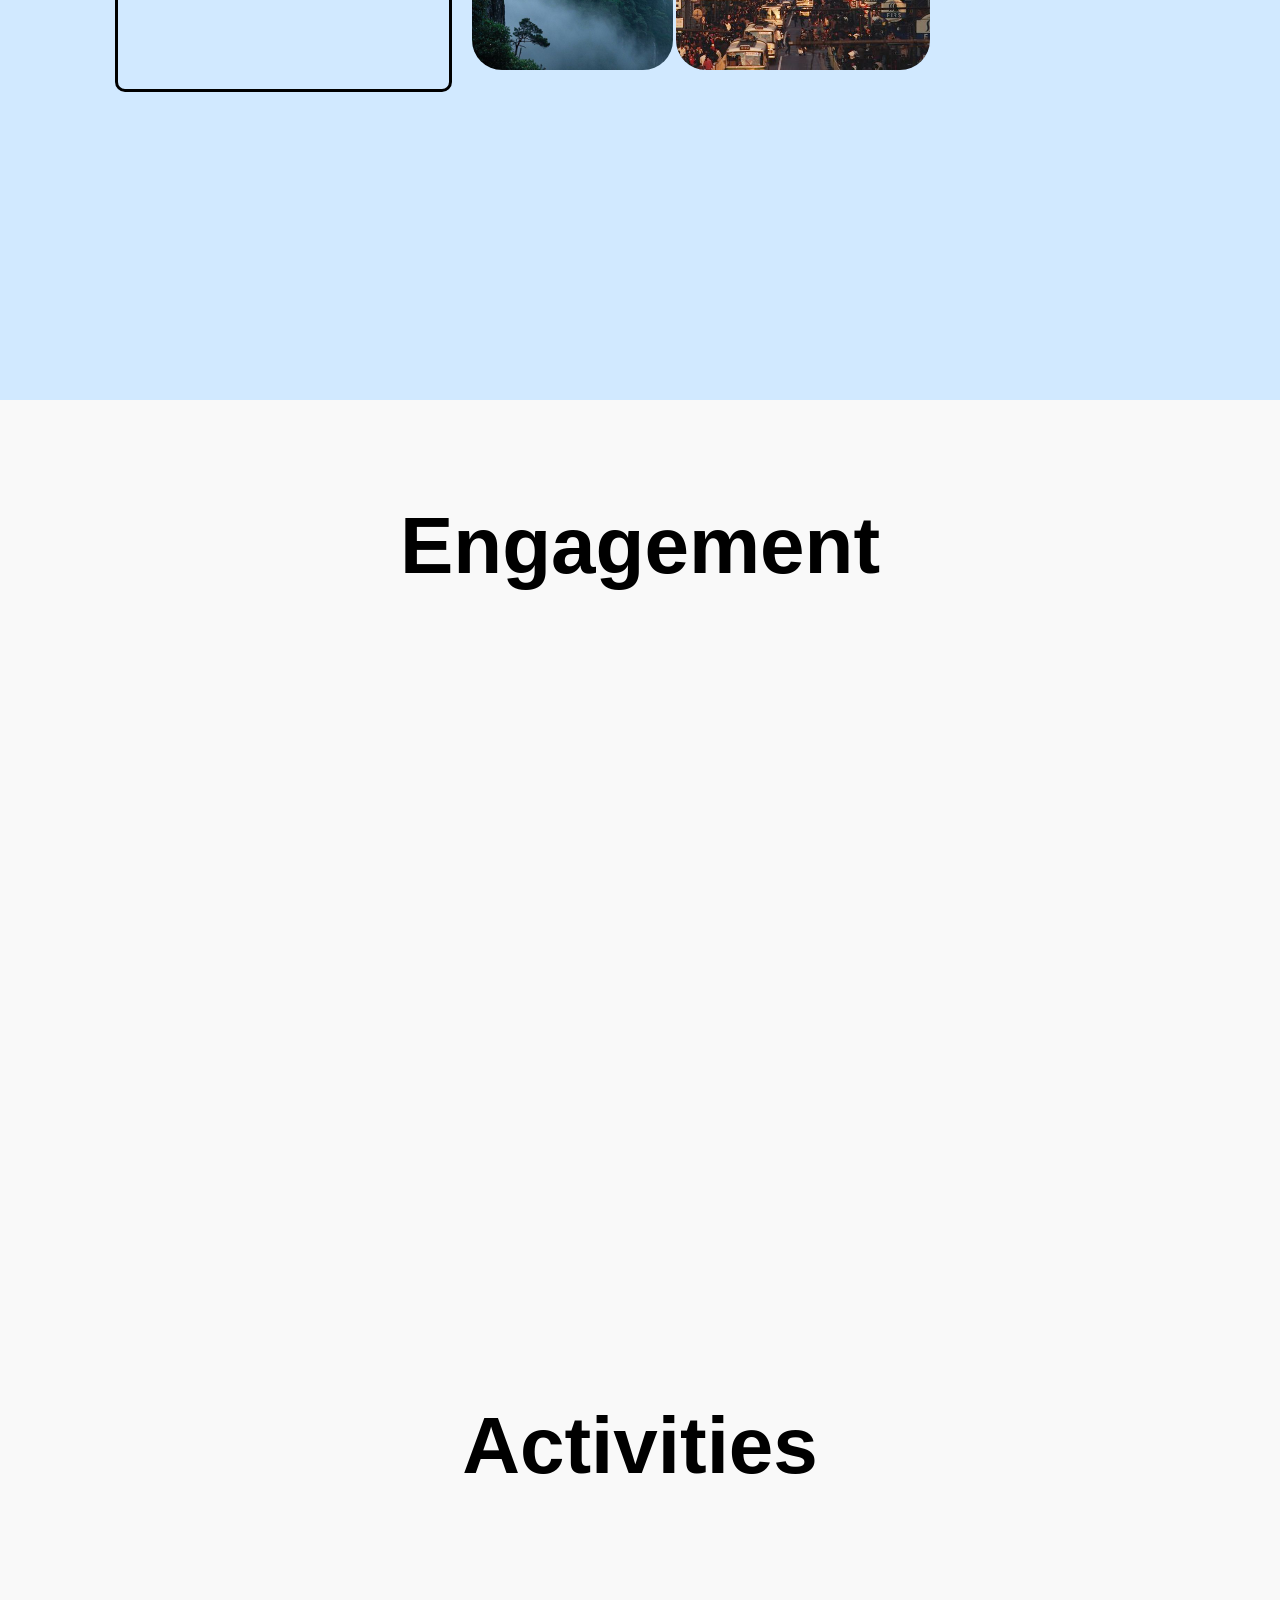
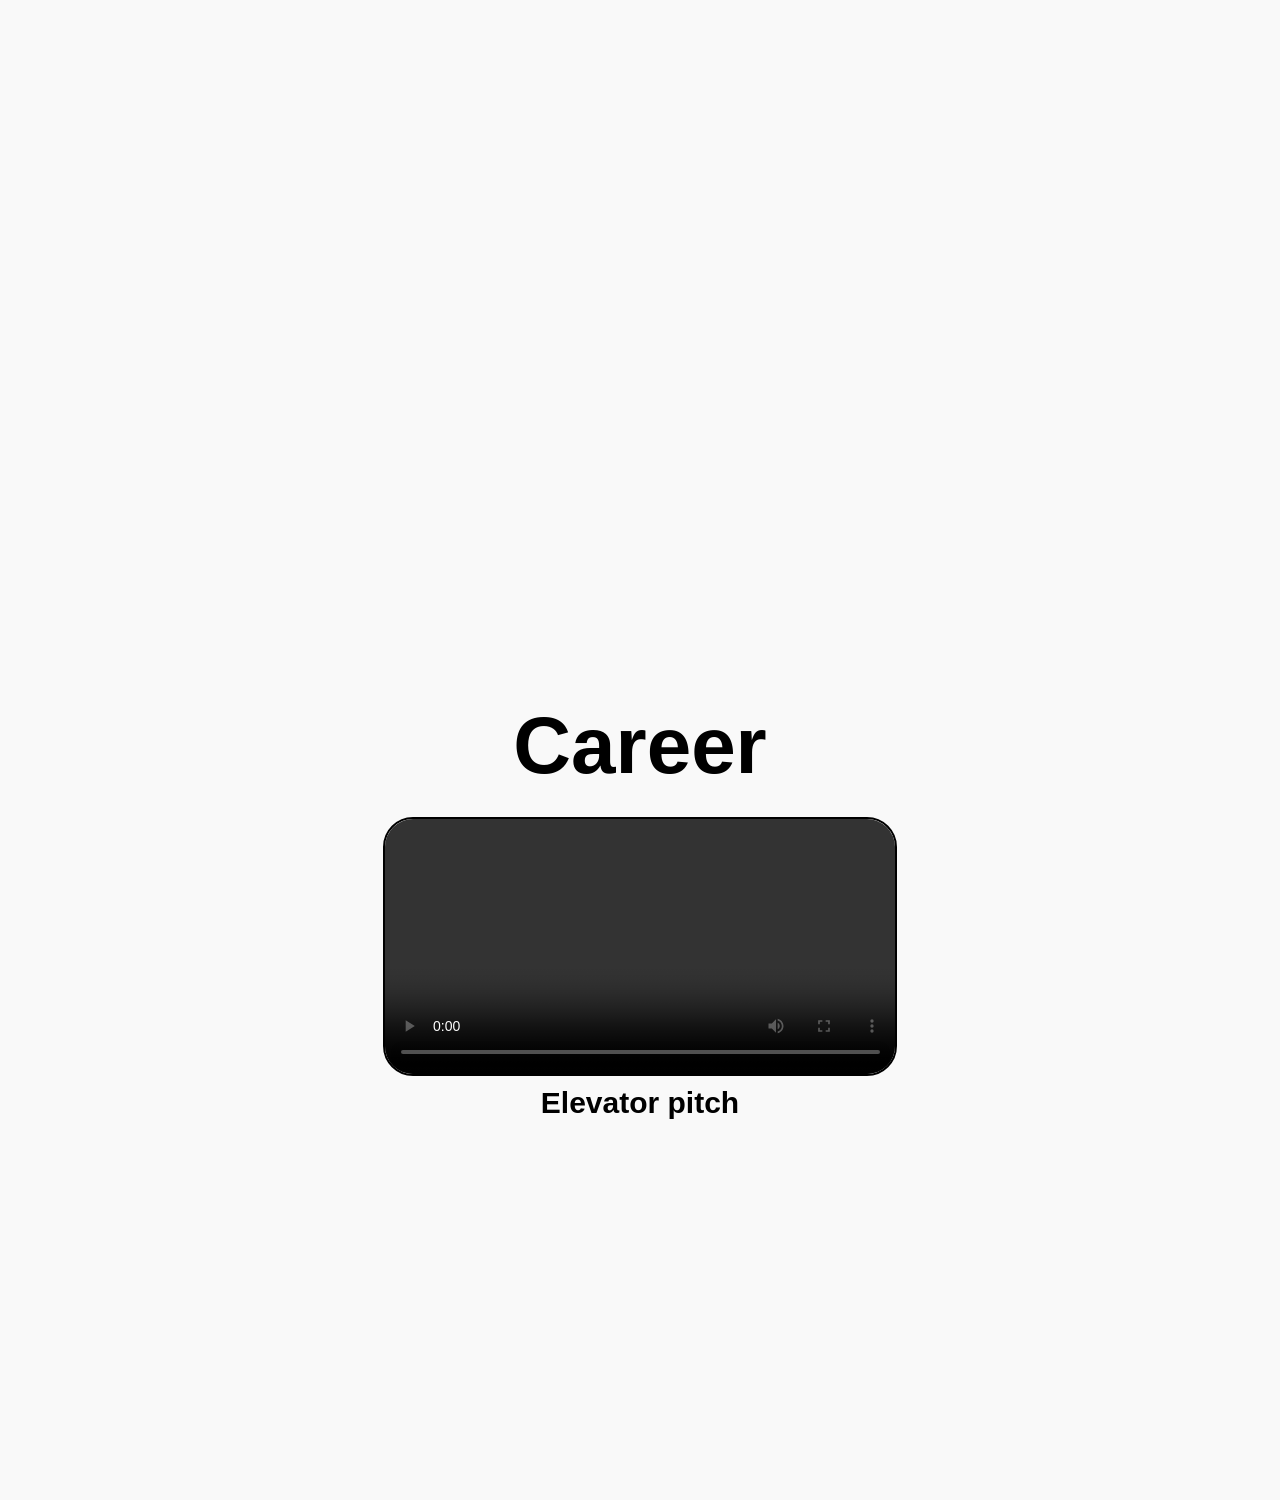
==== commit 256212d8: "jsp2" ====
--- a/index.html
+++ b/index.html
@@ -137,7 +137,7 @@
             <div class="career-content">
                 <div class="elevator-pitch">
                     <video controls >
-                        <source src="Elevator_pitch_web.mp4" type="video/mp4"/>
+                        <source src="Elevator_pitch_web.mp4" type="video/mp4">
                     </video>
                 </div>
             </div>
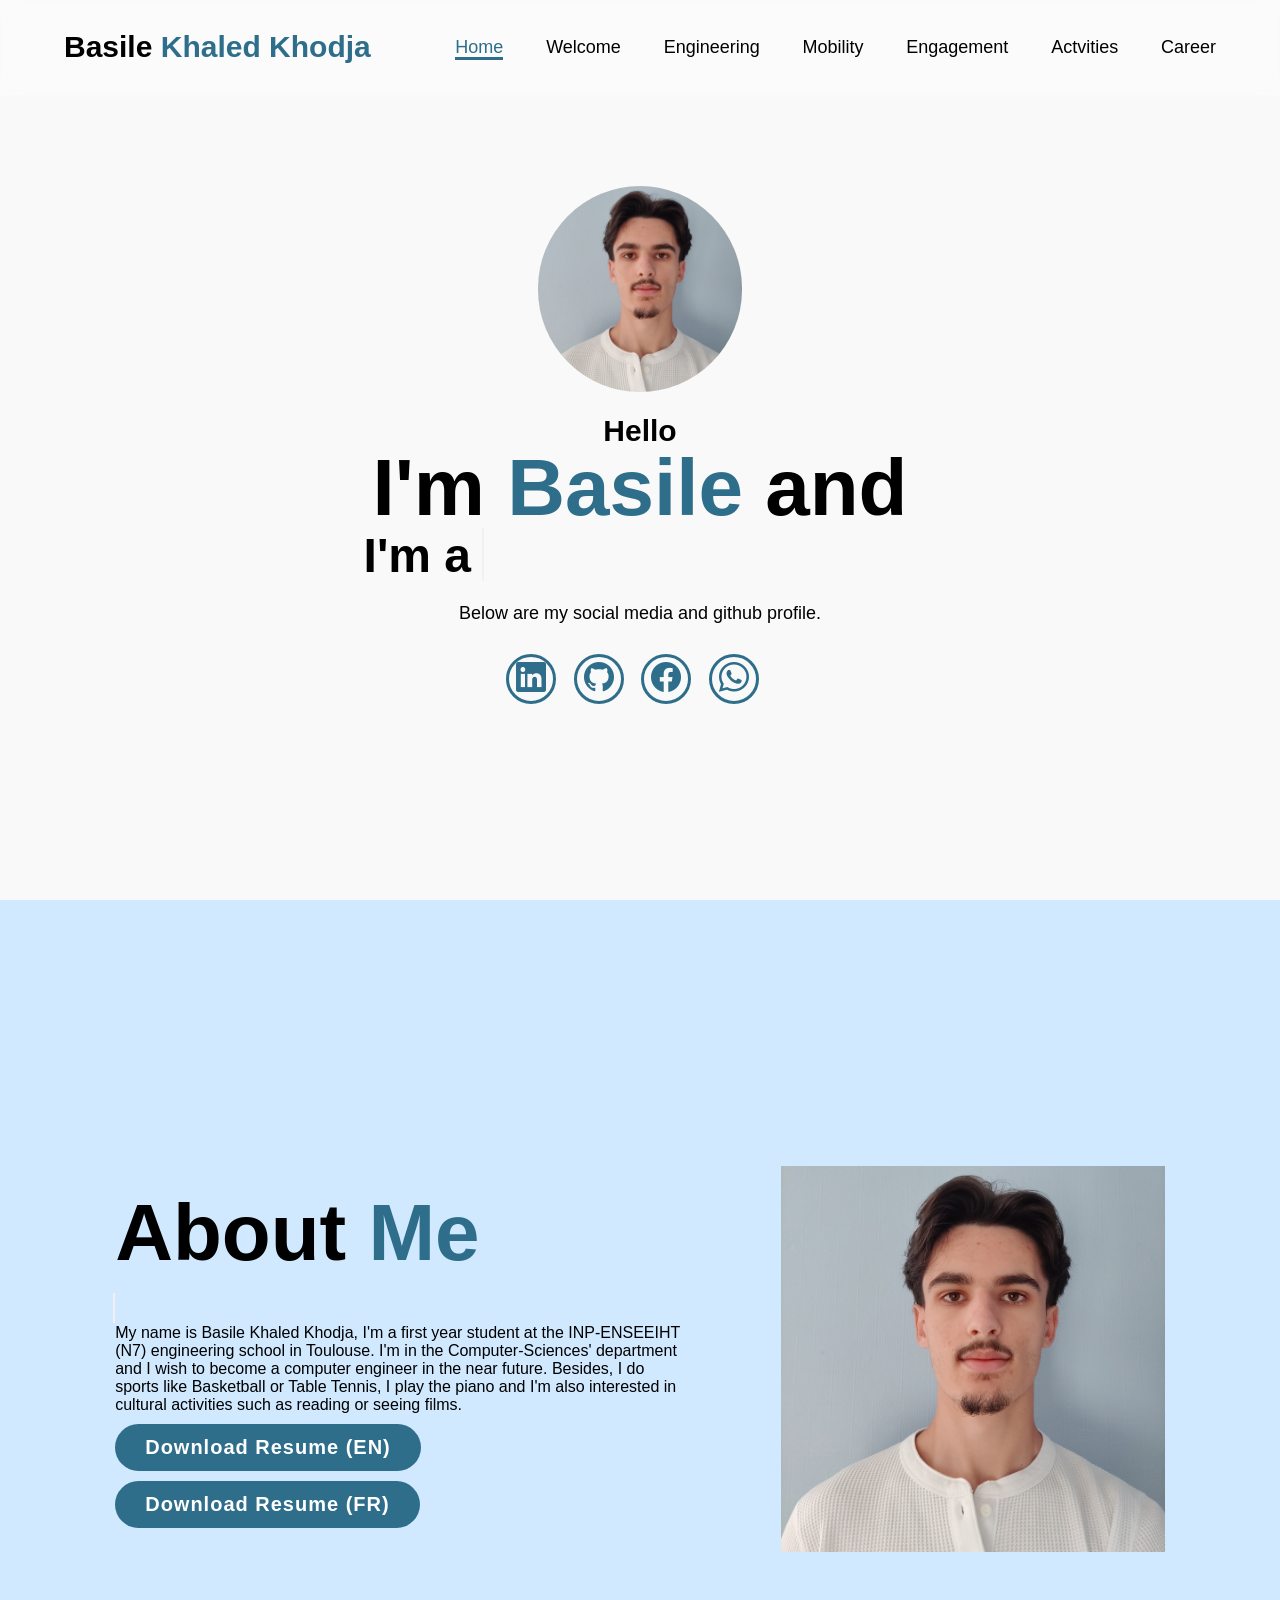
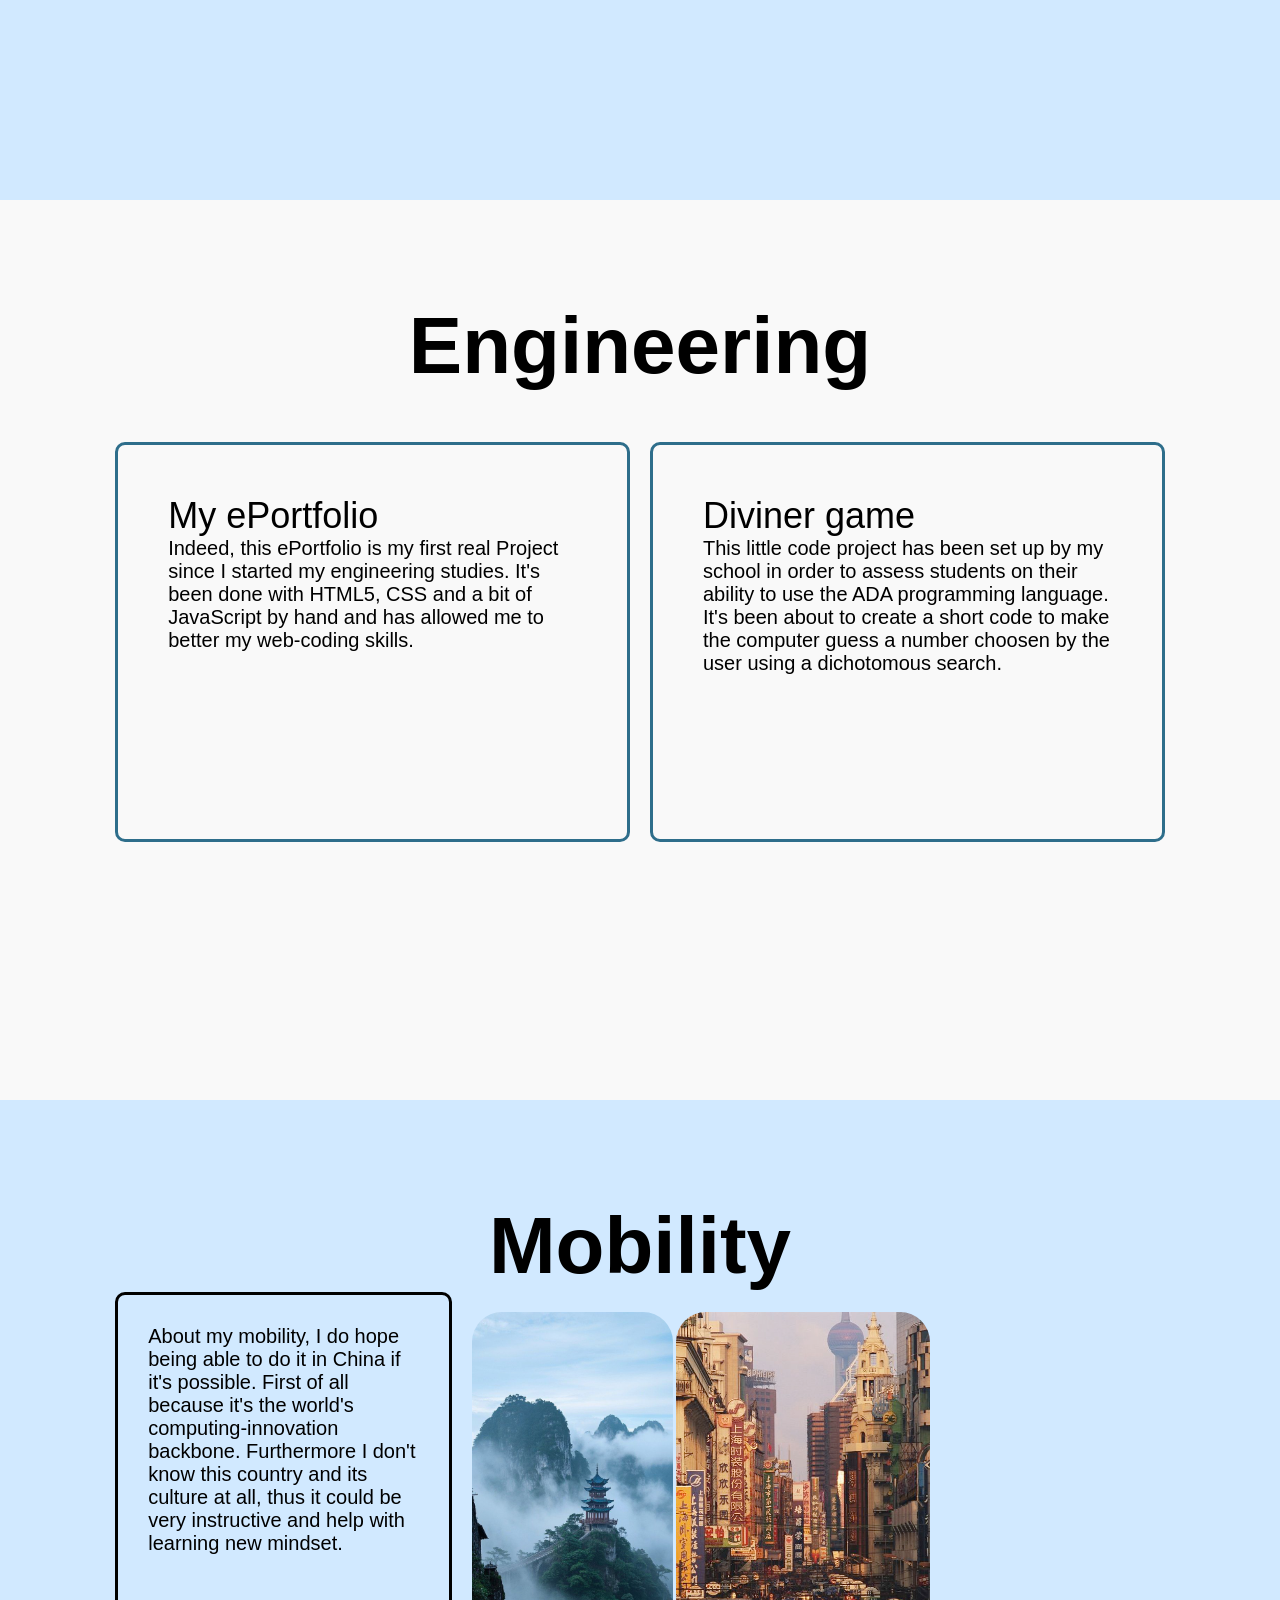
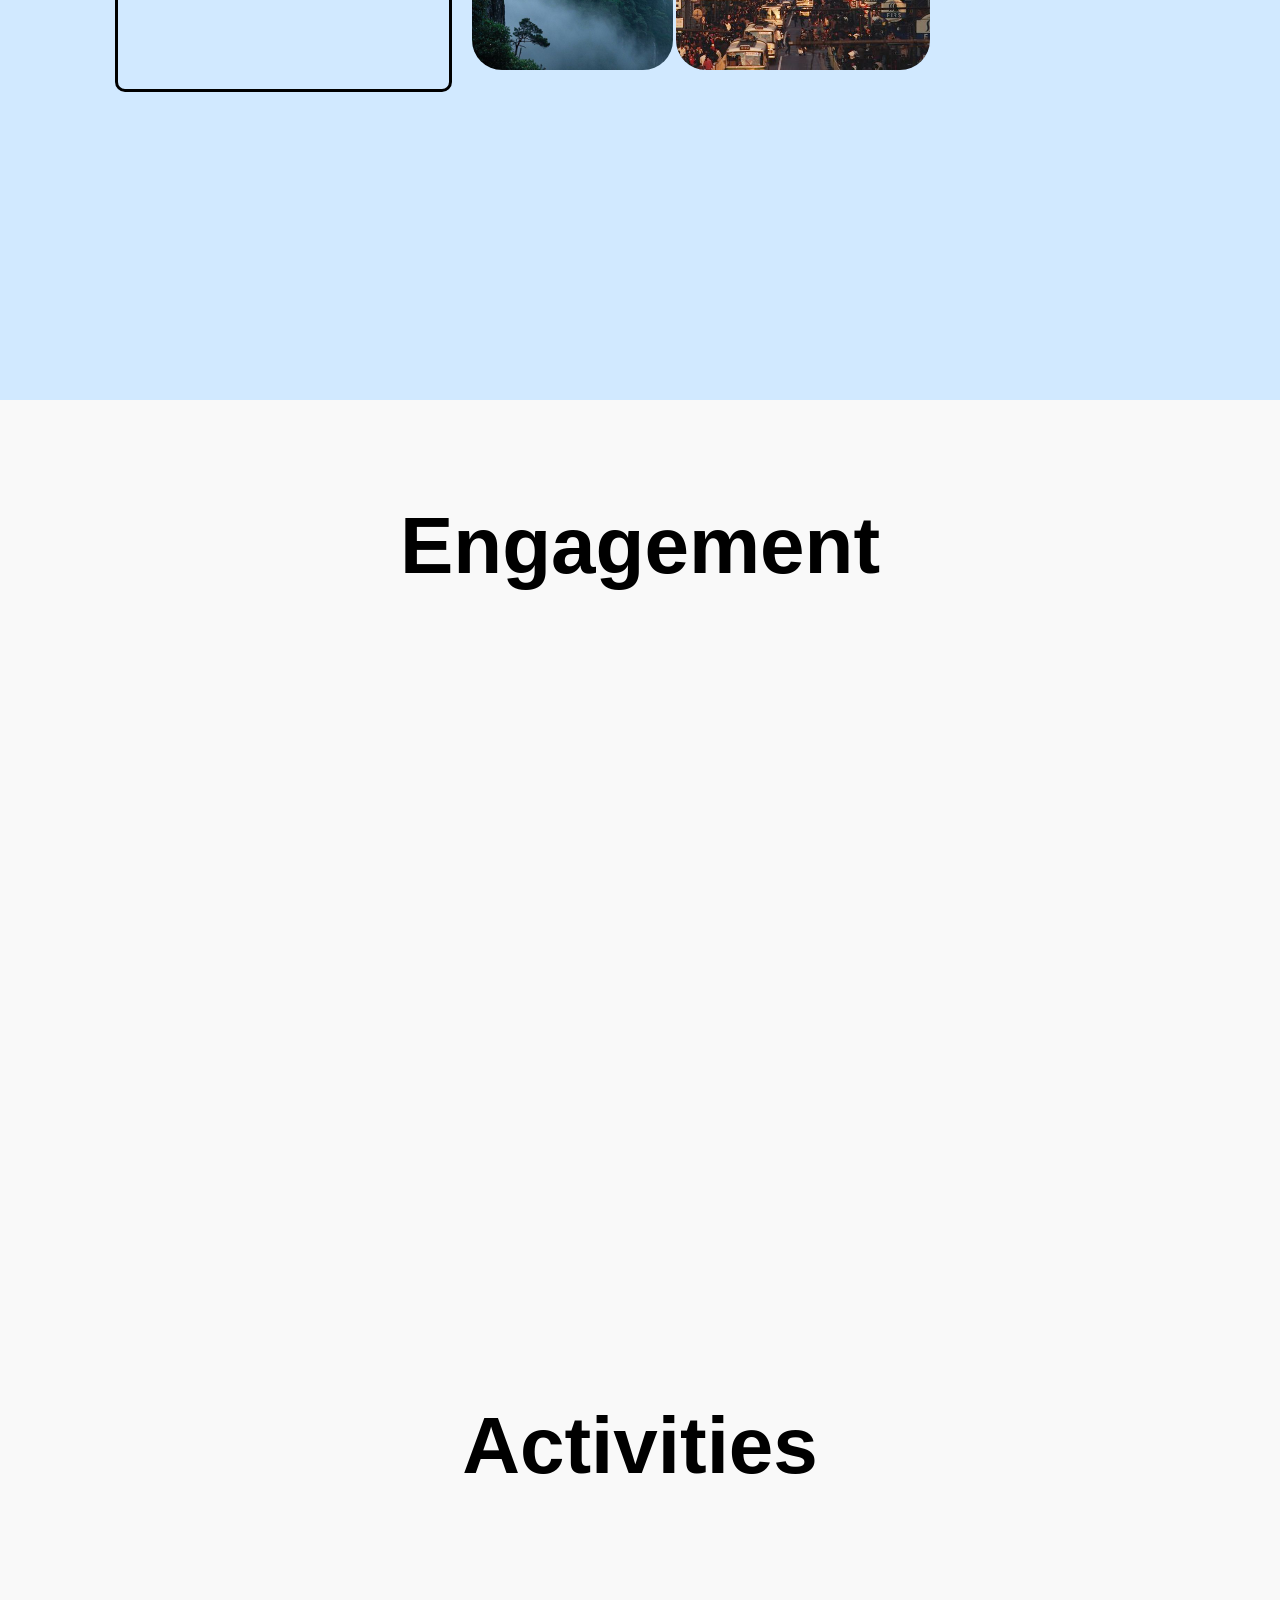
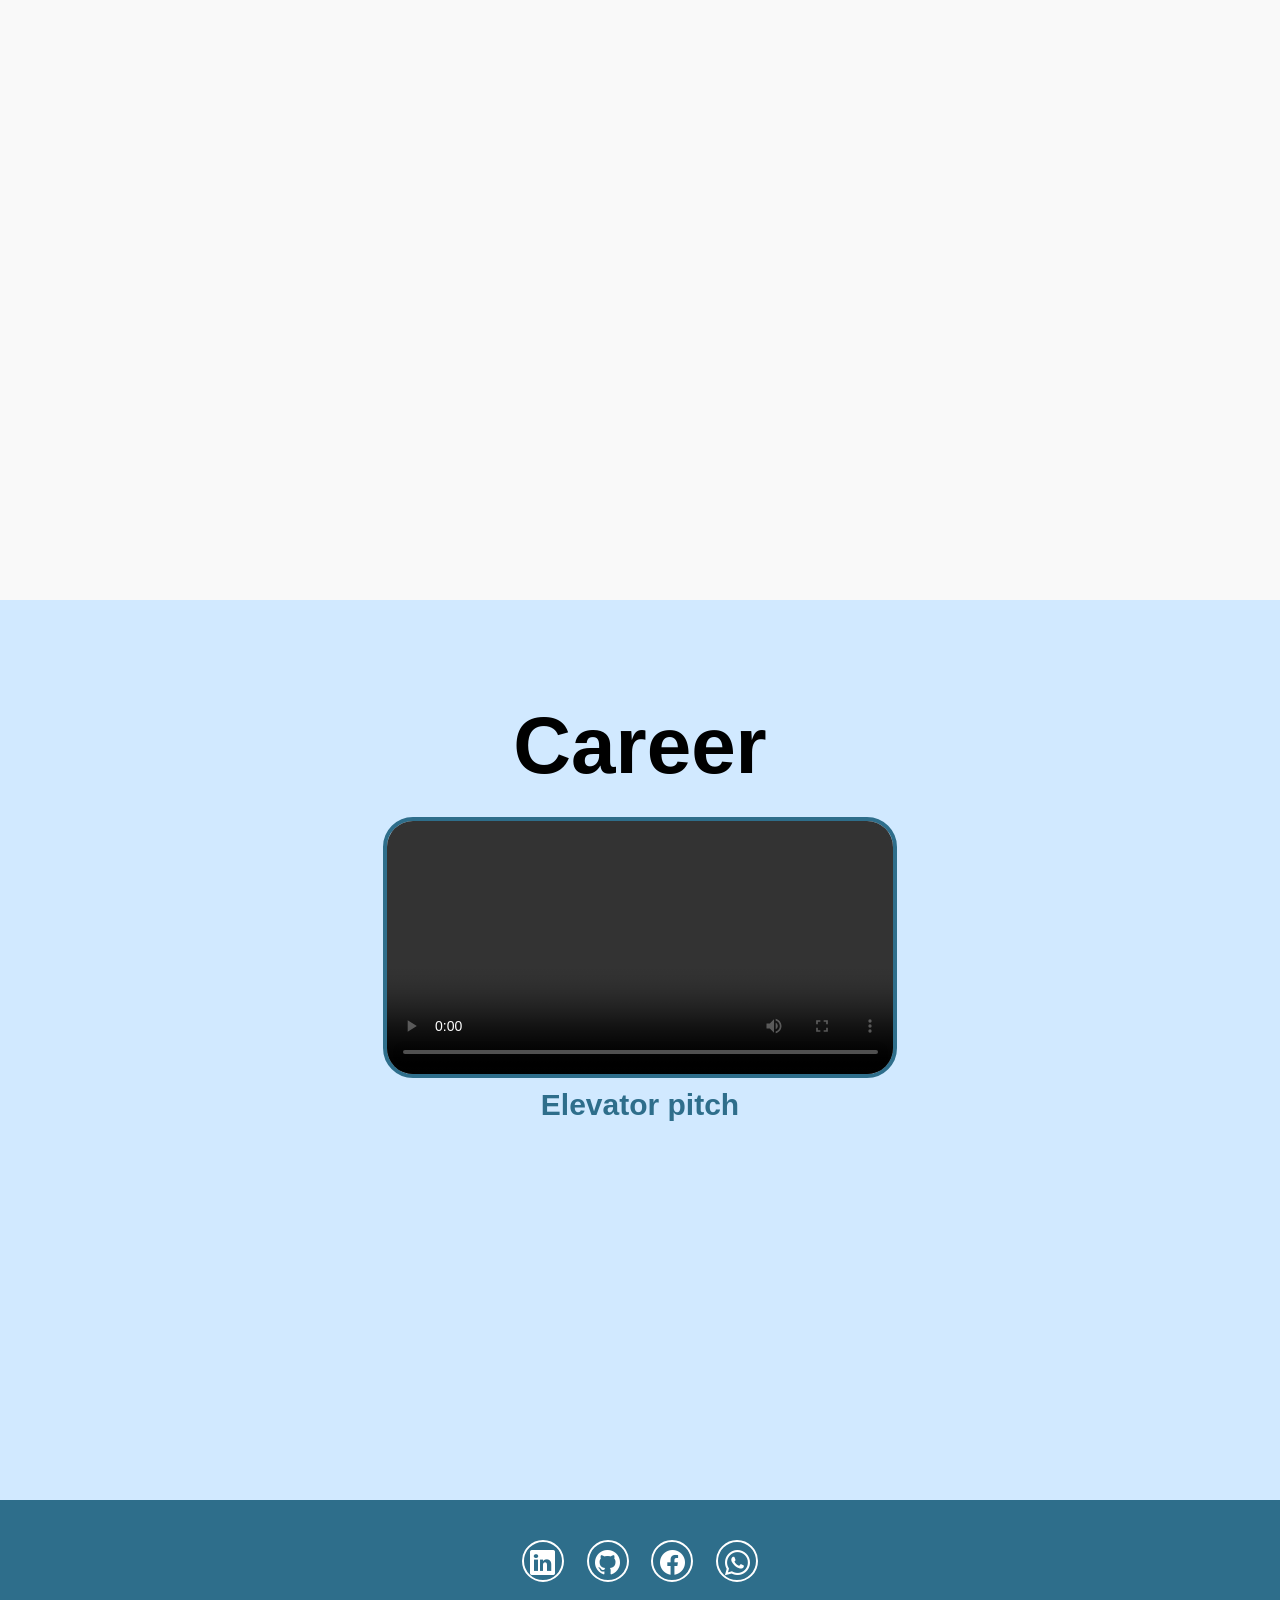
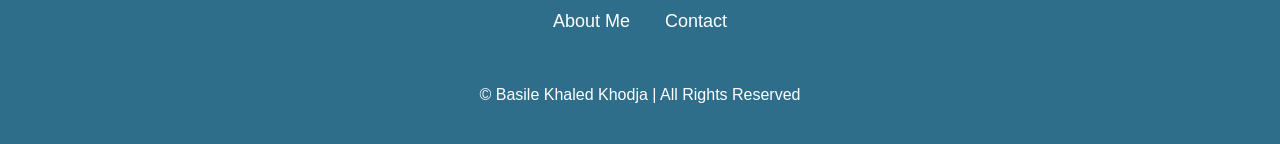
==== commit 82b09b5a: "Fini" ====
--- a/index.html
+++ b/index.html
@@ -65,8 +65,13 @@
                     and I'm also interested in cultural activities such as reading
                     or seeing films.
                 </p>
-                <div class="btn">
-                    <a href="CV_Basile.pdf" download="CV_Basile">Download Resume</a>
+                <div class="cv">
+                    <div class="btn">
+                        <a href="CV_EN.pdf" download="CV_Basile_EN">Download Resume (EN)</a>
+                    </div>
+                    <div class="btn">
+                        <a href="CV_FR.pdf" download="CV_Basile_FR">Download Resume (FR)</a>
+                    </div>
                 </div>
             </div>
             <div class="welcome-img">
@@ -137,11 +142,30 @@
             <div class="career-content">
                 <div class="elevator-pitch">
                     <video controls >
-                        <source src="Elevator_pitch_web.mp4" type="video/mp4">
+                        <source src="Elevator_pitch_web.mp4" type="video/mp4" />
                     </video>
                 </div>
             </div>
             <h2 class="title">Elevator pitch</h2>
         </section>
+        <footer class="footer">
+            <div class="social">
+                <a href="https://www.linkedin.com/in/basile-khaled-khodja-493959283"><i class="bi bi-linkedin"></i></a>
+                    <a href="https://github.com/Bazman-sys"><i class="bi bi-github"></i></a>
+                    <a href="#"><i class="bi bi-facebook"></i></a>
+                    <a href="#"><i class="bi bi-whatsapp"></i></a>
+            </div>
+            <ul class="list">
+                <li>
+                    <a href="#">About Me</a>
+                </li>
+                <li>
+                    <a href="#">Contact</a>
+                </li>
+            </ul>
+            <p class="copyright">
+                © Basile Khaled Khodja | All Rights Reserved
+            </p>
+        </footer>
     </body>
 </html>
--- a/style.css
+++ b/style.css
@@ -366,13 +366,13 @@
   margin: auto;
 }
 
+.engineering h2 {
+  margin-bottom: 5rem;
+  color: black;
+}
+
 .mobility {
   background: var(--second-bg-color);
-  color: black;
-}
-
-.engineering h2 {
-  margin-bottom: 5rem;
   color: black;
 }
 
@@ -417,6 +417,10 @@
   border-radius: 3rem;
 }
 
+.career {
+  background: var(--second-bg-color);
+}
+
 .career-content {
   display: grid;
   grid-template-columns: 1fr 2fr 1fr;
@@ -429,7 +433,7 @@
 }
 
 .elevator-pitch video {
-  border: 2px solid black;
+  border: 4px solid var(--main-color);
   border-radius: 3rem;
   width: 100%;
   height: auto;
@@ -440,4 +444,70 @@
   font-size: 3rem;
   text-align: center;
   margin-top: 10px;
-}+  color: var(--main-color);
+}
+
+.footer {
+  position: relative;
+  bottom: 0;
+  width: 100%;
+  padding: 40px 0;
+  background-color: var(--main-color);
+}
+
+.footer .social {
+  text-align: center;
+  padding-bottom: 25px;
+  color: white;
+}
+
+.footer .social a {
+  font-size: 25px;
+  color: white;
+  border: 2px solid white;
+  width: 42px;
+  height: 42px;
+  line-height: 42px;
+  display: inline-block;
+  text-align: center;
+  border-radius: 50%;
+  margin: 0 10px;
+  transition: 0.3s ease;
+}
+
+.footer .social a:hover {
+  transform: scale(1.2)translate(-10px);
+  background-color: white;
+  color: var(--main-color);
+}
+
+.footer ul {
+  margin-top: 0;
+  padding: 0;
+  font-size: 18px;
+  line-height: 1.6;
+  margin-bottom: 0;
+  text-align: center;
+}
+
+.footer ul li a {
+  color: white;
+  border-bottom: 3px solid transparent;
+  transition: 0.3s ease;
+}
+
+.footer ul li a:hover {
+  border-bottom: 3px solid white;
+}
+
+.footer ul li {
+  display: inline-block;
+  padding: 0 15px;
+}
+
+.footer .copyright {
+  margin-top: 50px;
+  text-align: center;
+  font-size: 16px;
+  color: white;
+}
